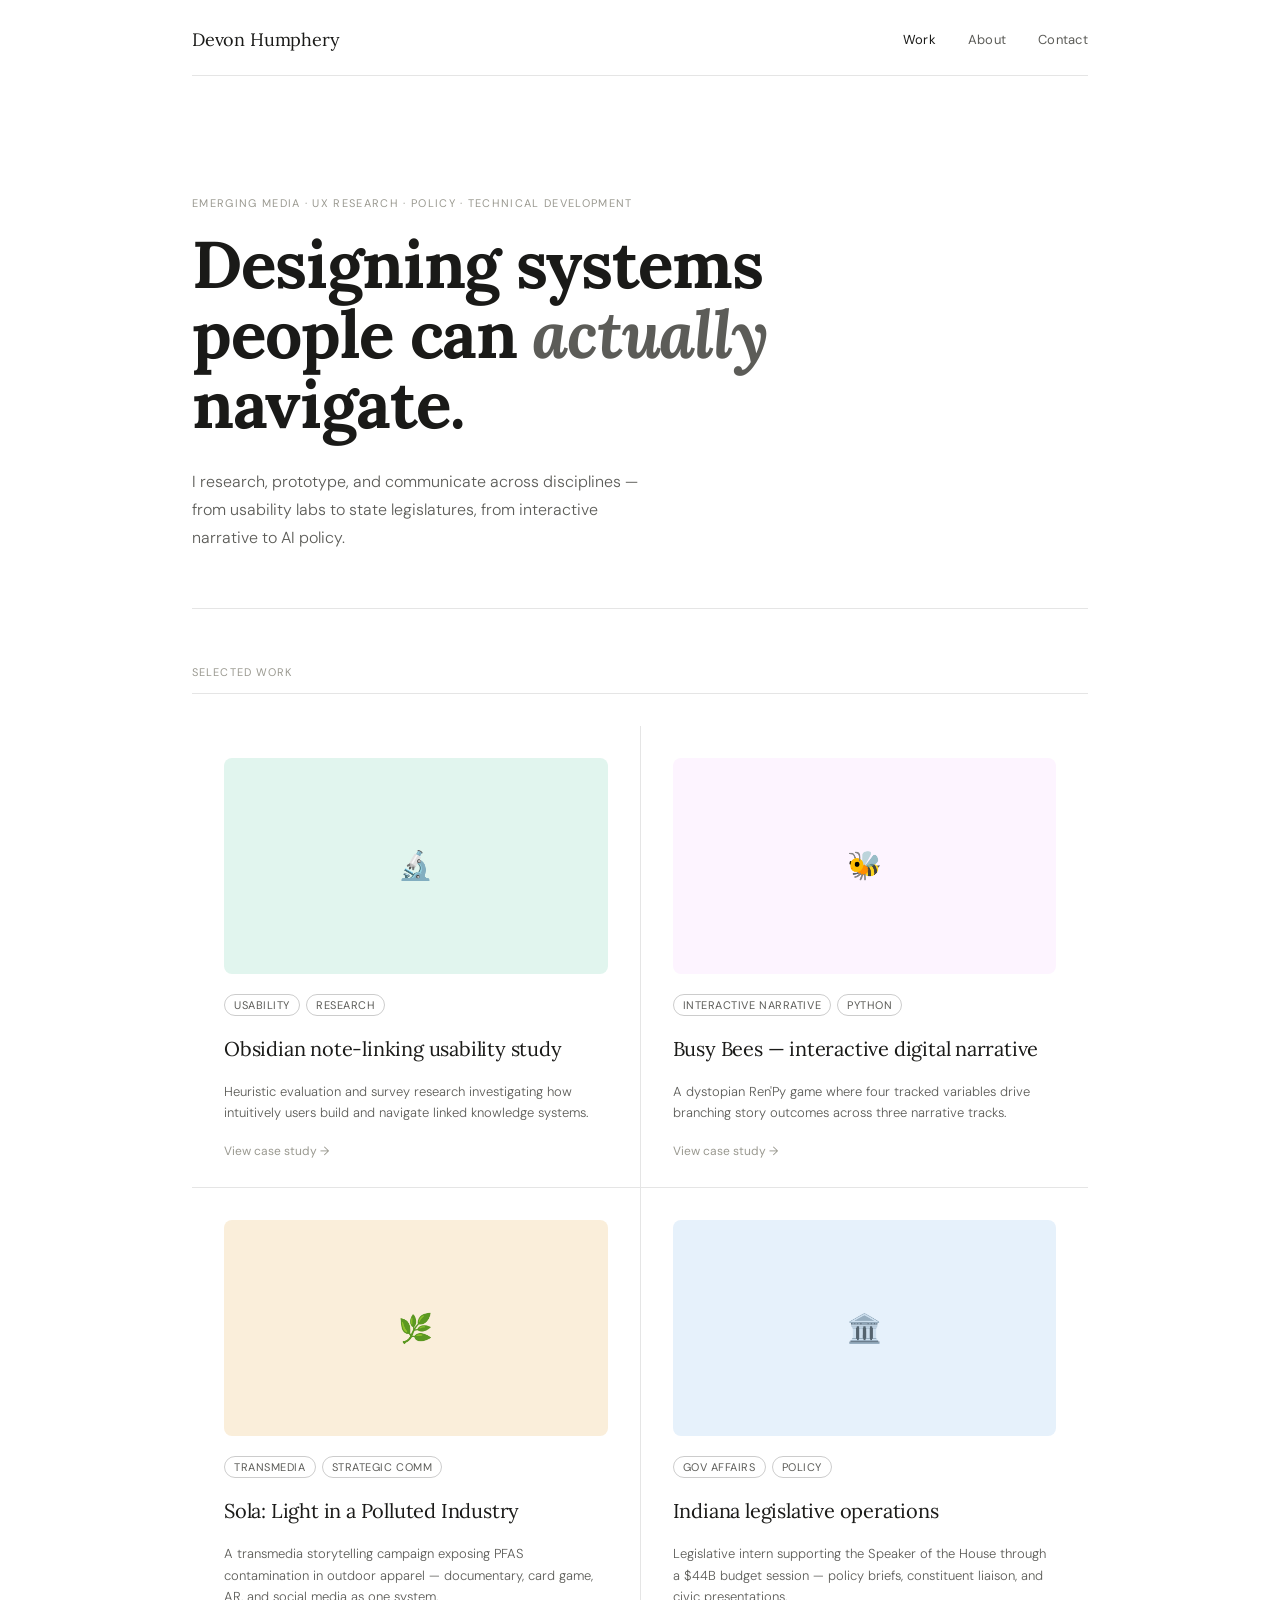
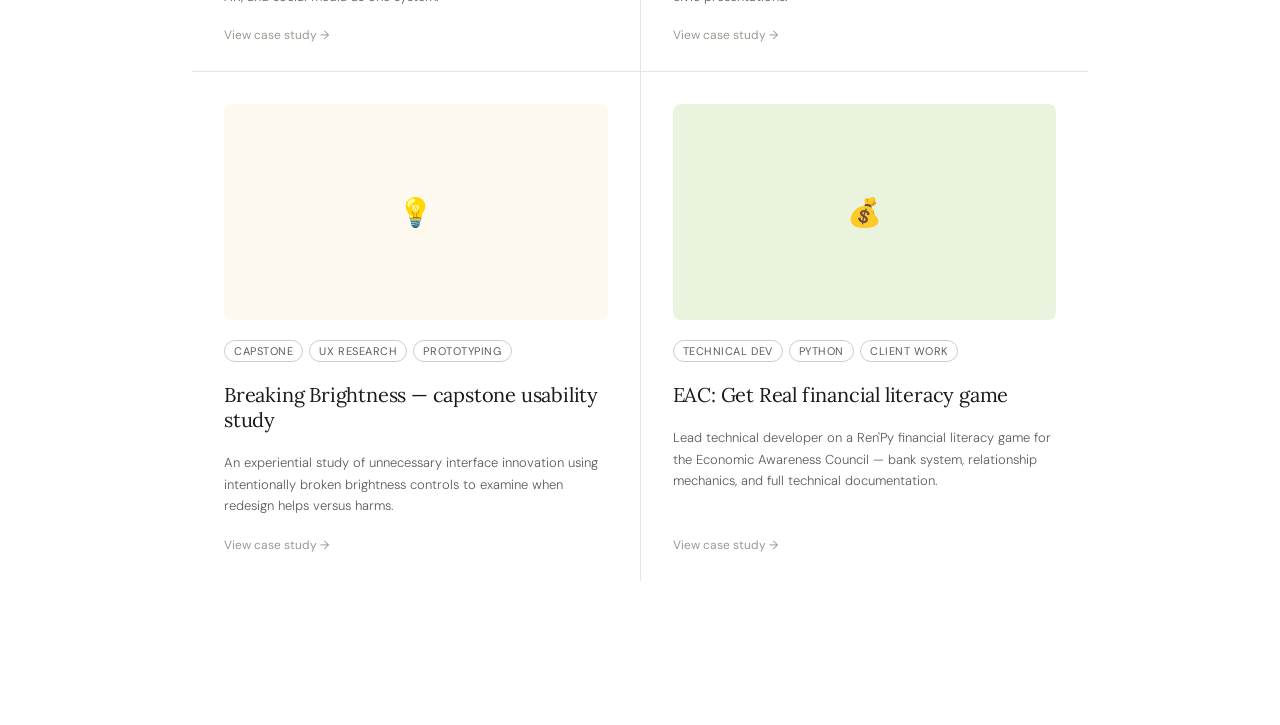
==== index.html @ 5ac0fd8f "Add files via upload" ====
<!DOCTYPE html>
<html lang="en">
<head>
<meta charset="UTF-8">
<meta name="viewport" content="width=device-width, initial-scale=1.0">
<title>Devon Humphery — Portfolio</title>
<link rel="preconnect" href="https://fonts.googleapis.com">
<link href="https://fonts.googleapis.com/css2?family=Lora:ital,wght@0,400;0,500;1,400;1,500&family=DM+Sans:opsz,wght@9..40,300;9..40,400;9..40,500&display=swap" rel="stylesheet">
<style>
  /* ── Reset ── */
  *, *::before, *::after { box-sizing: border-box; margin: 0; padding: 0; }
  html { scroll-behavior: smooth; }

  /* ── Tokens ── */
  :root {
    --serif: 'Lora', Georgia, serif;
    --sans: 'DM Sans', system-ui, sans-serif;
    --bg: #ffffff;
    --bg2: #f7f6f3;
    --bg3: #f0efe9;
    --text: #1a1a18;
    --muted: #5c5c58;
    --hint: #9a9990;
    --border: rgba(0,0,0,0.10);
    --border2: rgba(0,0,0,0.20);
    --radius-sm: 8px;
    --radius-md: 12px;
    --radius-lg: 16px;
    --max: 960px;
  }

  body {
    font-family: var(--sans);
    background: var(--bg);
    color: var(--text);
    -webkit-font-smoothing: antialiased;
  }

  /* ── Layout ── */
  .wrap { max-width: var(--max); margin: 0 auto; padding: 0 2rem; }

  /* ── Nav ── */
  nav {
    display: flex;
    align-items: center;
    justify-content: space-between;
    padding: 1.75rem 0 1.5rem;
    border-bottom: 0.5px solid var(--border);
    position: sticky;
    top: 0;
    background: var(--bg);
    z-index: 100;
  }
  .logo {
    font-family: var(--serif);
    font-size: 18px;
    letter-spacing: -0.01em;
    cursor: pointer;
    color: var(--text);
    text-decoration: none;
  }
  .nav-links { display: flex; gap: 2rem; }
  .nav-links a {
    font-size: 13px;
    color: var(--muted);
    text-decoration: none;
    cursor: pointer;
    letter-spacing: 0.02em;
    transition: color 0.15s;
  }
  .nav-links a:hover,
  .nav-links a.active { color: var(--text); }

  /* ── Pages ── */
  .page { display: none; padding: 3.5rem 0 6rem; }
  .page.active { display: block; }

  /* ── Typography helpers ── */
  .eyebrow {
    font-size: 11px;
    letter-spacing: 0.12em;
    text-transform: uppercase;
    color: var(--hint);
    margin-bottom: 1.25rem;
  }
  .sec-label {
    font-size: 11px;
    letter-spacing: 0.1em;
    text-transform: uppercase;
    color: var(--hint);
    margin-bottom: 2rem;
    padding-bottom: 0.875rem;
    border-bottom: 0.5px solid var(--border);
  }

  /* ── Hero ── */
  .hero {
    padding: 4rem 0 3.5rem;
    border-bottom: 0.5px solid var(--border);
    margin-bottom: 3.5rem;
  }
  .hero-title {
    font-family: var(--serif);
    font-size: clamp(38px, 5.5vw, 66px);
    line-height: 1.06;
    letter-spacing: -0.02em;
    margin-bottom: 1.75rem;
    max-width: 700px;
  }
  .hero-title em { font-style: italic; color: var(--muted); }
  .hero-sub {
    font-size: 16px;
    color: var(--muted);
    max-width: 460px;
    line-height: 1.75;
    font-weight: 300;
  }

  /* ── Work grid ── */
  .grid {
    display: grid;
    grid-template-columns: 1fr 1fr;
    gap: 1px;
    background: var(--border);
    margin-bottom: 3rem;
  }
  .card {
    background: var(--bg);
    padding: 2rem 2rem 1.75rem;
    cursor: pointer;
    display: flex;
    flex-direction: column;
    gap: 1.25rem;
    transition: background 0.15s;
  }
  .card:hover { background: var(--bg2); }
  .thumb {
    width: 100%;
    aspect-ratio: 16/9;
    border-radius: var(--radius-sm);
    display: flex;
    align-items: center;
    justify-content: center;
    font-size: 28px;
  }
  .tags { display: flex; gap: 6px; flex-wrap: wrap; }
  .tag {
    font-size: 11px;
    letter-spacing: 0.05em;
    text-transform: uppercase;
    padding: 3px 9px;
    border-radius: 100px;
    border: 0.5px solid var(--border2);
    color: var(--muted);
  }
  .card-title {
    font-family: var(--serif);
    font-size: 20px;
    line-height: 1.25;
    letter-spacing: -0.01em;
  }
  .card-desc {
    font-size: 13px;
    color: var(--muted);
    line-height: 1.65;
    font-weight: 300;
  }
  .card-cta { font-size: 12px; color: var(--hint); margin-top: auto; }

  /* ── Case study ── */
  .cs-back {
    font-size: 13px;
    color: var(--muted);
    cursor: pointer;
    display: inline-flex;
    align-items: center;
    gap: 5px;
    margin-bottom: 2.5rem;
    transition: color 0.15s;
    background: none;
    border: none;
    font-family: var(--sans);
  }
  .cs-back:hover { color: var(--text); }
  .cs-hero {
    padding-bottom: 2.5rem;
    border-bottom: 0.5px solid var(--border);
    margin-bottom: 3rem;
  }
  .cs-title {
    font-family: var(--serif);
    font-size: clamp(28px, 4.5vw, 52px);
    line-height: 1.1;
    letter-spacing: -0.02em;
    margin: 1.25rem 0;
  }
  .cs-sub {
    font-size: 16px;
    color: var(--muted);
    line-height: 1.75;
    max-width: 580px;
    font-weight: 300;
    margin-bottom: 2rem;
  }
  .cs-meta { display: flex; gap: 2.5rem; flex-wrap: wrap; }
  .cs-meta-item { display: flex; flex-direction: column; gap: 3px; }
  .cs-meta-label {
    font-size: 10px;
    text-transform: uppercase;
    letter-spacing: 0.09em;
    color: var(--hint);
  }
  .cs-meta-val { font-size: 13px; font-weight: 500; }
  .cs-body { max-width: 660px; }
  .cs-img {
    width: 100%;
    aspect-ratio: 16/9;
    border-radius: var(--radius-lg);
    margin-bottom: 3rem;
    display: flex;
    align-items: center;
    justify-content: center;
    font-size: 56px;
  }
  .cs-sec { margin-bottom: 2.25rem; }
  .cs-sec h3 {
    font-family: var(--serif);
    font-size: 20px;
    margin-bottom: 0.875rem;
    letter-spacing: -0.01em;
  }
  .cs-sec p {
    font-size: 15px;
    line-height: 1.85;
    color: var(--muted);
    font-weight: 300;
  }
  .stats {
    display: grid;
    grid-template-columns: repeat(3, 1fr);
    gap: 1px;
    background: var(--border);
    border-radius: var(--radius-sm);
    overflow: hidden;
    margin: 2rem 0;
  }
  .stat { background: var(--bg2); padding: 1.25rem 1rem; }
  .stat-num {
    font-family: var(--serif);
    font-size: 32px;
    letter-spacing: -0.02em;
    margin-bottom: 4px;
  }
  .stat-label { font-size: 12px; color: var(--muted); line-height: 1.4; }

  /* ── Media placeholders ── */
  .media-grid {
    display: grid;
    grid-template-columns: 1fr 1fr;
    gap: 12px;
    margin: 2rem 0;
  }
  .media-slot {
    border-radius: var(--radius-sm);
    border: 1.5px dashed var(--border2);
    aspect-ratio: 16/9;
    display: flex;
    flex-direction: column;
    align-items: center;
    justify-content: center;
    gap: 8px;
    background: var(--bg2);
    color: var(--hint);
  }
  .media-slot svg { width: 24px; height: 24px; stroke: var(--hint); fill: none; stroke-width: 1.5; }
  .media-slot span { font-size: 12px; color: var(--hint); text-align: center; padding: 0 1rem; }
  .media-slot-full { grid-column: 1 / -1; aspect-ratio: 16/7; }

  /* Replace a placeholder with a real image: */
  /* .media-slot { padding: 0; overflow: hidden; } */
  /* .media-slot img { width: 100%; height: 100%; object-fit: cover; } */

  /* Replace the video placeholder: */
  /* .media-slot-full { padding: 0; overflow: hidden; } */
  /* .media-slot-full video, .media-slot-full iframe { width: 100%; height: 100%; } */

  /* ── About ── */
  .about-grid {
    display: grid;
    grid-template-columns: 280px 1fr;
    gap: 4rem;
    align-items: start;
  }
  .avatar {
    width: 100%;
    aspect-ratio: 3/4;
    border-radius: var(--radius-lg);
    display: flex;
    align-items: center;
    justify-content: center;
    font-size: 72px;
    margin-bottom: 1.25rem;
    background: var(--bg2);
    overflow: hidden;
  }
  /* Replace avatar: <img src="your-photo.jpg" style="width:100%;height:100%;object-fit:cover"> */
  .about-name {
    font-family: var(--serif);
    font-size: 22px;
    letter-spacing: -0.01em;
    margin-bottom: 4px;
  }
  .about-role { font-size: 13px; color: var(--muted); }
  .about-right h2 {
    font-family: var(--serif);
    font-size: 32px;
    line-height: 1.2;
    letter-spacing: -0.02em;
    margin-bottom: 1.5rem;
  }
  .about-body {
    font-size: 15px;
    line-height: 1.85;
    color: var(--muted);
    font-weight: 300;
    margin-bottom: 1.25rem;
  }
  .skills-table {
    width: 100%;
    border: 0.5px solid var(--border);
    border-radius: var(--radius-sm);
    overflow: hidden;
    margin-top: 2rem;
  }
  .skill-row { display: grid; grid-template-columns: 1fr 1fr; }
  .skill-row:not(:last-child) { border-bottom: 0.5px solid var(--border); }
  .skill-cell { padding: 0.75rem 1rem; font-size: 13px; }
  .skill-cell:first-child { border-right: 0.5px solid var(--border); font-weight: 500; }
  .skill-cell:last-child { color: var(--muted); }

  /* ── Contact ── */
  .contact-grid {
    display: grid;
    grid-template-columns: 1fr 1.4fr;
    gap: 4rem;
    align-items: start;
  }
  .contact-left h2 {
    font-family: var(--serif);
    font-size: 32px;
    line-height: 1.2;
    letter-spacing: -0.02em;
    margin-bottom: 1.25rem;
  }
  .contact-left p {
    font-size: 15px;
    color: var(--muted);
    line-height: 1.8;
    font-weight: 300;
    margin-bottom: 1.75rem;
  }
  .contact-info-item {
    font-size: 13px;
    color: var(--muted);
    display: flex;
    align-items: center;
    gap: 9px;
    margin-bottom: 0.875rem;
  }
  .contact-info-item a { color: var(--text); text-decoration: none; }
  .contact-info-item a:hover { text-decoration: underline; }
  .form-wrap {
    background: var(--bg2);
    border-radius: var(--radius-lg);
    padding: 1.75rem;
  }
  .fl { margin-bottom: 1.1rem; }
  .fl label {
    display: block;
    font-size: 11px;
    text-transform: uppercase;
    letter-spacing: 0.07em;
    color: var(--muted);
    margin-bottom: 0.4rem;
  }
  .fl input,
  .fl textarea,
  .fl select {
    width: 100%;
    background: var(--bg);
    border: 0.5px solid var(--border2);
    border-radius: var(--radius-sm);
    padding: 10px 12px;
    font-family: var(--sans);
    font-size: 14px;
    color: var(--text);
    outline: none;
    transition: border-color 0.15s;
    resize: none;
    appearance: none;
  }
  .fl input:focus, .fl textarea:focus { border-color: var(--text); }
  .fl textarea { min-height: 110px; }
  .sbtn {
    width: 100%;
    padding: 13px;
    background: var(--text);
    color: var(--bg);
    border: none;
    border-radius: var(--radius-sm);
    font-family: var(--sans);
    font-size: 13px;
    font-weight: 500;
    cursor: pointer;
    letter-spacing: 0.03em;
    transition: opacity 0.15s;
  }
  .sbtn:hover { opacity: 0.8; }
  .fnote {
    font-size: 11px;
    color: var(--hint);
    text-align: center;
    margin-top: 0.6rem;
  }
  .success { text-align: center; padding: 2rem 1rem; display: none; }
  .success-icon { font-size: 28px; margin-bottom: 0.75rem; }
  .success h3 {
    font-family: var(--serif);
    font-size: 20px;
    margin-bottom: 0.4rem;
  }
  .success p { font-size: 13px; color: var(--muted); }

  /* ── Responsive ── */
  @media (max-width: 680px) {
    .grid { grid-template-columns: 1fr; }
    .about-grid { grid-template-columns: 1fr; gap: 2rem; }
    .contact-grid { grid-template-columns: 1fr; gap: 2.5rem; }
    .media-grid { grid-template-columns: 1fr; }
    .cs-meta { gap: 1.5rem; }
    nav { flex-wrap: wrap; gap: 0.75rem; }
  }
</style>
</head>
<body>

<div class="wrap">
  <nav>
    <a class="logo" onclick="go('home')">Devon Humphery</a>
    <div class="nav-links">
      <a onclick="go('home')" id="nav-home" class="active">Work</a>
      <a onclick="go('about')" id="nav-about">About</a>
      <a onclick="go('contact')" id="nav-contact">Contact</a>
    </div>
  </nav>

  <!-- HOME -->
  <div id="page-home" class="page active">
    <div class="hero">
      <p class="eyebrow">Emerging media · UX research · Policy · Technical development</p>
      <h1 class="hero-title">Designing systems people can <em>actually</em> navigate.</h1>
      <p class="hero-sub">I research, prototype, and communicate across disciplines — from usability labs to state legislatures, from interactive narrative to AI policy.</p>
    </div>
    <p class="sec-label">Selected work</p>
    <div class="grid">

      <div class="card" onclick="cs(0)">
        <div class="thumb" style="background:#E1F5EE">🔬</div>
        <div class="tags"><span class="tag">Usability</span><span class="tag">Research</span></div>
        <div class="card-title">Obsidian note-linking usability study</div>
        <div class="card-desc">Heuristic evaluation and survey research investigating how intuitively users build and navigate linked knowledge systems.</div>
        <span class="card-cta">View case study →</span>
      </div>

      <div class="card" onclick="cs(1)">
        <div class="thumb" style="background:#FDF4FF">🐝</div>
        <div class="tags"><span class="tag">Interactive Narrative</span><span class="tag">Python</span></div>
        <div class="card-title">Busy Bees — interactive digital narrative</div>
        <div class="card-desc">A dystopian Ren'Py game where four tracked variables drive branching story outcomes across three narrative tracks.</div>
        <span class="card-cta">View case study →</span>
      </div>

      <div class="card" onclick="cs(2)">
        <div class="thumb" style="background:#FAEEDA">🌿</div>
        <div class="tags"><span class="tag">Transmedia</span><span class="tag">Strategic Comm</span></div>
        <div class="card-title">Sola: Light in a Polluted Industry</div>
        <div class="card-desc">A transmedia storytelling campaign exposing PFAS contamination in outdoor apparel — documentary, card game, AR, and social media as one system.</div>
        <span class="card-cta">View case study →</span>
      </div>

      <div class="card" onclick="cs(3)">
        <div class="thumb" style="background:#E6F1FB">🏛️</div>
        <div class="tags"><span class="tag">Gov Affairs</span><span class="tag">Policy</span></div>
        <div class="card-title">Indiana legislative operations</div>
        <div class="card-desc">Legislative intern supporting the Speaker of the House through a $44B budget session — policy briefs, constituent liaison, and civic presentations.</div>
        <span class="card-cta">View case study →</span>
      </div>

      <div class="card" onclick="cs(4)">
        <div class="thumb" style="background:#FEF9EE">💡</div>
        <div class="tags"><span class="tag">Capstone</span><span class="tag">UX Research</span><span class="tag">Prototyping</span></div>
        <div class="card-title">Breaking Brightness — capstone usability study</div>
        <div class="card-desc">An experiential study of unnecessary interface innovation using intentionally broken brightness controls to examine when redesign helps versus harms.</div>
        <span class="card-cta">View case study →</span>
      </div>

      <div class="card" onclick="cs(5)">
        <div class="thumb" style="background:#EAF3DE">💰</div>
        <div class="tags"><span class="tag">Technical Dev</span><span class="tag">Python</span><span class="tag">Client Work</span></div>
        <div class="card-title">EAC: Get Real financial literacy game</div>
        <div class="card-desc">Lead technical developer on a Ren'Py financial literacy game for the Economic Awareness Council — bank system, relationship mechanics, and full technical documentation.</div>
        <span class="card-cta">View case study →</span>
      </div>

    </div>
  </div>

  <!-- CASE STUDY -->
  <div id="page-cs" class="page">
    <div id="cs-content"></div>
  </div>

  <!-- ABOUT -->
  <div id="page-about" class="page">
    <p class="sec-label">About</p>
    <div class="about-grid">
      <div>
        <div class="avatar">
          <!-- Replace with: <img src="your-photo.jpg" style="width:100%;height:100%;object-fit:cover;border-radius:16px"> -->
          👤
        </div>
        <div class="about-name">Devon Humphery</div>
        <div class="about-role">MA, Emerging Media Design &amp; Development<br>Ball State University, 2026</div>
      </div>
      <div class="about-right">
        <h2>I work where research, design, and policy meet.</h2>
        <p class="about-body">I hold an MA in Emerging Media Design and Development (HCI concentration) from Ball State University, where I spent two years studying how people interact with technology, systems, and stories. Before that, a BS in General Studies with a Theatre minor gave me a foundation in empathy, communication, and audience.</p>
        <p class="about-body">My work spans usability testing, interactive narrative development, transmedia storytelling, technical Python development, and government affairs. I've coded games, evaluated AI chatbots, designed museum exhibits, built transmedia campaigns, and supported a $44B state budget session — sometimes in the same semester.</p>
        <p class="about-body">Currently serving as a Congressional Defense and Tech Policy Intern in the office of U.S. Senator Jim Banks in Washington, D.C. Verizon Scholar — Indiana General Assembly Intern of the Year, 2025.</p>
        <div class="sec-label" style="margin-top:2.25rem">Skills</div>
        <div class="skills-table">
          <div class="skill-row"><div class="skill-cell">Usability testing</div><div class="skill-cell">Heuristic evaluation, think-aloud, surveys</div></div>
          <div class="skill-row"><div class="skill-cell">Qualitative research</div><div class="skill-cell">Thematic analysis, Dedoose, affinity mapping</div></div>
          <div class="skill-row"><div class="skill-cell">Technical development</div><div class="skill-cell">Python (Ren'Py), IDN theory, game systems</div></div>
          <div class="skill-row"><div class="skill-cell">Strategic communication</div><div class="skill-cell">Transmedia, policy briefs, civic presentations</div></div>
          <div class="skill-row"><div class="skill-cell">Gov affairs</div><div class="skill-cell">Legislative research, stakeholder liaison</div></div>
          <div class="skill-row"><div class="skill-cell">Design</div><div class="skill-cell">Figma, prototyping, exhibit design</div></div>
        </div>
      </div>
    </div>
  </div>

  <!-- CONTACT -->
  <div id="page-contact" class="page">
    <p class="sec-label">Get in touch</p>
    <div class="contact-grid">
      <div class="contact-left">
        <h2>Let's connect.</h2>
        <p>Open to research roles, UX positions, policy-adjacent opportunities, and collaborative projects. I typically respond within 24 hours.</p>
        <div class="contact-info-item">
          <svg viewBox="0 0 24 24" width="15" height="15"><rect x="2" y="4" width="20" height="16" rx="2"/><path d="m2 7 10 7 10-7"/></svg>
          <a href="mailto:devnhumphery@gmail.com">devnhumphery@gmail.com</a>
        </div>
        <div class="contact-info-item">
          <svg viewBox="0 0 24 24" width="15" height="15"><path d="M22 16.92v3a2 2 0 0 1-2.18 2 19.79 19.79 0 0 1-8.63-3.07A19.5 19.5 0 0 1 4.69 12a19.79 19.79 0 0 1-3.07-8.67A2 2 0 0 1 3.6 1.27h3a2 2 0 0 1 2 1.72c.127.96.361 1.903.7 2.81a2 2 0 0 1-.45 2.11L7.91 8.91a16 16 0 0 0 6.06 6.06l.96-.96a2 2 0 0 1 2.11-.45 12.84 12.84 0 0 0 2.81.7A2 2 0 0 1 22 16.92z"/></svg>
          317-515-4022
        </div>
        <div class="contact-info-item">
          <svg viewBox="0 0 24 24" width="15" height="15"><path d="M16 8a6 6 0 0 1 6 6v7h-4v-7a2 2 0 0 0-2-2 2 2 0 0 0-2 2v7h-4v-7a6 6 0 0 1 6-6z"/><rect x="2" y="9" width="4" height="12"/><circle cx="4" cy="4" r="2"/></svg>
          <a href="https://linkedin.com/in/devon-humphery" target="_blank" rel="noopener">linkedin.com/in/devon-humphery</a>
        </div>
        <div class="contact-info-item">
          <svg viewBox="0 0 24 24" width="15" height="15"><path d="M21 10c0 7-9 13-9 13S3 17 3 10a9 9 0 0 1 18 0z"/><circle cx="12" cy="10" r="3"/></svg>
          Washington, D.C. · Open to remote
        </div>
      </div>
      <div>
        <div class="form-wrap">
          <div id="form-fields">
            <div class="fl"><label>Your name</label><input type="text" id="fn" placeholder="Jane Smith"></div>
            <div class="fl"><label>Email</label><input type="email" id="fe" placeholder="jane@org.com"></div>
            <div class="fl">
              <label>Opportunity type</label>
              <select id="ft">
                <option value="">Select one...</option>
                <option>UX / research role</option>
                <option>Policy / gov affairs</option>
                <option>Project collaboration</option>
                <option>Speaking or presentation</option>
                <option>Other</option>
              </select>
            </div>
            <div class="fl"><label>Message</label><textarea id="fm" placeholder="Tell me about the opportunity or project..."></textarea></div>
            <button class="sbtn" onclick="send()">Send message</button>
            <p class="fnote">
              <!-- To wire up email: replace send() with a Formspree or EmailJS call -->
              Forwarded to devnhumphery@gmail.com
            </p>
          </div>
          <div class="success" id="form-ok">
            <div class="success-icon">✓</div>
            <h3>Message sent!</h3>
            <p>Thanks for reaching out — I'll be in touch within 24 hours.</p>
          </div>
        </div>
      </div>
    </div>
  </div>

</div><!-- /.wrap -->

<script>
/* ─── Case study data ─── */
const studies = [
  {
    emoji:'🔬', bg:'#E1F5EE',
    tags:['Usability Research','Heuristic Evaluation','Survey Design'],
    title:'Obsidian note-linking usability study',
    sub:'Evaluating how intuitively users create, navigate, and leverage linked notes in a non-linear knowledge management tool.',
    client:'Ball State University', year:'2024', role:'Lead Researcher',
    problem:'Obsidian offers a powerful graph-based note system, but its linking mechanics presented a steep learning curve. The study asked: does the interface support users in organizing complex information, or does its flexibility become a barrier? Survey participants reported fragmented notes across multiple tools and desired unified, searchable systems — a baseline Obsidian promises but doesn\'t always deliver.',
    process:'I distributed surveys via Microsoft Teams, Slack, and in-person at Ball State, targeting students and professionals aged 18–35. Survey questions probed pain points, ideal tool features, and organization habits. I then conducted a structured heuristic evaluation of Obsidian using Nielsen\'s 10 usability heuristics across the note-linking workflow. Data was collected in Qualtrics and analyzed in Excel. Three user personas emerged: the fragmented multi-tool user, the power user seeking deeper integration, and the casual note-taker overwhelmed by complexity.',
    outcome:'Key findings showed Obsidian\'s linking system lacked visual feedback on link creation, had no undo/redo affordance in certain contexts, and offered no onboarding for new users. Recommendations included contextual tooltips, link confirmation cues, and a guided first-use tutorial. The evaluation provided a concrete foundation for a redesign proposal prioritizing progressive disclosure over feature exposure.',
    stats:[{n:'3',l:'Personas developed'},{n:'10',l:'Heuristics evaluated'},{n:'4',l:'Key friction points identified'}],
    media: null
  },
  {
    emoji:'🐝', bg:'#FDF4FF',
    tags:['Interactive Narrative','Python / Ren\'Py','IDN Theory'],
    title:'Busy Bees — interactive digital narrative',
    sub:'A dystopian Ren\'Py game where four tracked variables — agency, suspicion, hive trust, and obedience — shape player experience across three branching story tracks.',
    client:'Ball State University', year:'2026', role:'Solo Developer &amp; Designer',
    problem:'The challenge was building an interactive narrative that felt consequential without explicit score displays. The game places players inside a collapsing hive society where bees are disappearing and their life force is being extracted. Tension had to emerge through environmental storytelling and implication — not overt conflict. Players needed to feel the weight of compliance versus resistance without being told which to choose.',
    process:'I developed the full game in Python using the Ren\'Py visual novel engine, coding four tracked variables that dynamically adjusted dialogue, scene access, and narrative outcomes. The architecture followed Koenitz\'s IDN framework: authorship distributed between system and player, with procedural storytelling emerging from accumulated behavioral patterns rather than single decisions. Following usability testing, I added character assets for key NPCs, narrative pop-ups for system feedback, and early low-stakes choices to establish player agency before higher-consequence moments.',
    outcome:'Usability testing revealed that players needed earlier agency cues to understand the system was tracking their choices. Post-revision playthroughs showed stronger narrative investment and clearer moral tension at the Chapter 3 climax. The project demonstrates that consequence-driven storytelling — where endings reflect cumulative patterns, not single choices — creates more authentic player reflection. Published and downloadable on itch.io.',
    stats:[{n:'3',l:'Narrative endings'},{n:'4',l:'Tracked player variables'},{n:'3',l:'Chapters with branching paths'}],
    media: null
  },
  {
    emoji:'🌿', bg:'#FAEEDA',
    tags:['Transmedia Storytelling','Strategic Communication','Campaign Design'],
    title:'Sola: Light in a Polluted Industry',
    sub:'A transmedia storytelling campaign built around a fictional sustainable apparel brand, designed to close the attitude–behavior gap in environmental consumer decision-making.',
    client:'Ball State University · EMDD 640', year:'2026', role:'Co-Executive Producer',
    problem:'Seven in ten Americans say nature is important to their health, yet the $17B outdoor apparel industry routinely uses PFAS — chemicals that persist in ecosystems and human bodies. The gap isn\'t ignorance; it\'s a system that obscures consequence. Brands promote sustainability messaging while continuing harmful production. Consumers want to act responsibly but lack clarity. Sola was designed to make the invisible visible.',
    process:'Working with co-producer Annie Young, I designed a transmedia storyworld across four narrative nodes: a founder documentary, an investigative editorial, a behind-the-scenes design feature, and Sola: The Supply Chain — a card-based strategy game where players balance Integrity, Profit, and Trust over six rounds. Distribution used boutique fitness studios as high-trust entry points, Google search capture for intent-driven discovery, and community events with QR-linked educational hubs. Testing included think-aloud protocols, empathy interviews, A/B caption testing, and platform analytics.',
    outcome:'The campaign mapped audience movement from passive awareness to active advocacy through four stages. The AR experience "Trace the Fabric" extended the storyworld into users\' physical environments, scanning garments to reveal supply chain origins and PFAS detection overlays. The project was structured for real-world brand application, with a producer network spanning sustainability scientists, fashion leaders, and media strategists.',
    stats:[{n:'4',l:'Transmedia story nodes'},{n:'6',l:'Week deployment arc'},{n:'3',l:'Media channel strategy'}],
    media: null
  },
  {
    emoji:'🏛️', bg:'#E6F1FB',
    tags:['Government Affairs','Policy Research','Legislative Operations'],
    title:'Indiana legislative operations &amp; policy research',
    sub:'Legislative intern to senior House leadership during Indiana\'s $44B budget session — policy research, constituent liaison, and civic communication across state and federal offices.',
    client:'Indiana House of Representatives · Ball State University · Office of Sen. Jim Banks', year:'2025–2026', role:'Legislative Intern → Grad Assistant → Congressional Intern',
    problem:'State legislative offices operate under intense time pressure with high information volume. During the 2025 Budget Session, leadership staff needed reliable, fast policy synthesis across committees including Courts and Criminal Code and Judiciary. Simultaneously, Ball State\'s Office of Governmental Relations needed someone who could track higher education legislation, interpret budget implications, and represent the university\'s interests to state and federal policymakers.',
    process:'At the Indiana House of Representatives, I supported Speaker Todd Huston, Majority Caucus Chair Greg Steuerwald, the Director of Legislative Operations, and the Deputy Director — researching bills, preparing policy briefs, serving as governmental liaison with advocacy groups and agencies, and delivering civic awareness presentations to groups of 30–70. At Ball State, I tracked and interpreted legislation across higher education, research funding, student aid, and workforce development. Currently in the Congressional office of U.S. Senator Jim Banks, conducting policy research on emerging technology, geopolitics, AI, and national security.',
    outcome:'Named Intern of the Year (Verizon Scholar) by the Indiana General Assembly — selected by caucus members, legislative staff, and fellow interns. Expanded the Alcuin Study Center Student Advisory Board from 10 to 30+ active members as Student President. Contributed to Ball State\'s recruitment pipeline for the General Assembly internship program.',
    stats:[{n:'$44B',l:'Budget session supported'},{n:'3×',l:'Legislative offices served'},{n:'30+',l:'Advisory board members grown'}],
    media: null
  },
  {
    emoji:'💡', bg:'#FEF9EE',
    tags:['Capstone Research','Prototyping','Usability'],
    title:'Breaking Brightness — experiential study of unnecessary interface innovation',
    sub:'A design-research capstone asking: does innovation in the interface actually improve usability? Participants completed brightness adjustment tasks using intentionally unconventional controls across low- and mid-fidelity prototypes.',
    client:'Ball State University · EMDD 680 Capstone', year:'2026', role:'Sole Researcher &amp; Designer',
    problem:'Existing HCI research critiques poor interface design through expert review and post-hoc analysis — but rarely lets users experience the consequences of unnecessary innovation for themselves. Brightness control is the ideal domain: a single, universally standardized task where any deviation from the familiar linear slider produces measurable cognitive and affective responses. The study asked: when does redesign help, and when does it just introduce friction?',
    process:'I designed a low-fidelity paper prototype featuring five metaphorical brightness controls: manual panels, a resizable sun, lamps, a candle cursor, and an alarm clock. Four participants completed tasks using sticky-note interactivity to simulate screen state changes while I recorded task completion time, failure attempts, and frustration ratings. Post-testing interviews surfaced key insights about mental model alignment. Findings directly informed a mid-fidelity digital prototype built in Ren\'Py, which reduced interaction variants, added structured onboarding, and improved system feedback.',
    outcome:'Interactions aligned with real-world metaphors (the sun, the alarm clock) were rated most intuitive. Abstract controls with unclear mapping caused consistent confusion regardless of learnability. An unexpected finding: some "broken" interactions were described as engaging or game-like, suggesting intentionally flawed systems hold value as reflective design education tools. The project produced a framework for evaluating when innovation is beneficial — and when restraint is the more user-centered choice.',
    stats:[{n:'5',l:'Unconventional controls tested'},{n:'2',l:'Prototype fidelity stages'},{n:'4',l:'Participants, 10 min avg session'}],
    media: {
      type:'photos',
      slots:[
        'Low-fi prototype hub — paper cardstock layout',
        'Sticky-note interaction simulation in testing',
        'Mid-fi Ren\'Py screen — manual brightness panels',
        'Mid-fi Ren\'Py screen — lamp interaction'
      ]
    }
  },
  {
    emoji:'💰', bg:'#EAF3DE',
    tags:['Technical Development','Python / Ren\'Py','Client Work','Financial Literacy'],
    title:'EAC: Get Real — financial literacy game',
    sub:'Lead technical developer on a Ren\'Py financial literacy experience for the Economic Awareness Council, teaching foster youth and young adults how everyday decisions shape long-term financial outcomes.',
    client:'Economic Awareness Council · Ball State University', year:'2026', role:'Lead Technical Developer',
    problem:'The Economic Awareness Council needed to digitize their Money Matters financial literacy program — converting a formerly physical resource into a scalable, interactive digital experience. The game needed to simulate real financial decisions (earning, spending, banking, social pressure) through an accessible narrative format that could reach a nationwide audience without requiring prior financial knowledge.',
    process:'I led technical development in Python using the Ren\'Py engine across a 6-week sprint, designing and implementing all core back-end systems: a bank system with paycheck mechanics (gross pay, tax deduction, net amount, overdraft logic at line 448 of global.rpy), a relationship/stats system tracking character standing across close/neutral/distant tiers, location-based branching across seven scenes (home, school, work, bank, mall, friends\' house, library), and a random unexpected expense system introducing real-world financial variability. I also authored full technical documentation covering all editable systems — audio, text, images, characters, bank logic, and relationship mechanics — structured so non-developer EAC staff could maintain and expand the game after handoff.',
    outcome:'Delivered a functional mid-fidelity prototype with three narrative endings determined by cumulative financial and relationship choices. The technical documentation enabled clean handoff to the client team. The game is positioned for nationwide implementation as a scalable digital financial literacy resource for the Economic Awareness Council\'s 20th anniversary program.',
    stats:[{n:'7',l:'Playable locations built'},{n:'3',l:'Narrative endings'},{n:'6',l:'Core systems documented'}],
    media: {
      type:'mixed',
      slots:[
        'Game map hub — location selection screen',
        'Bank system mechanics — paycheck and overdraft logic',
        'Relationship stats — character interaction scene'
      ],
      video: 'Full walkthrough of the Get Real experience'
    }
  }
];

/* ─── Icon SVGs (inline, no external dependency) ─── */
const iconPhoto = `<svg viewBox="0 0 24 24" width="22" height="22" fill="none" stroke="currentColor" stroke-width="1.5"><rect x="3" y="3" width="18" height="18" rx="2"/><circle cx="8.5" cy="8.5" r="1.5"/><polyline points="21 15 16 10 5 21"/></svg>`;
const iconVideo = `<svg viewBox="0 0 24 24" width="22" height="22" fill="none" stroke="currentColor" stroke-width="1.5"><polygon points="5 3 19 12 5 21 5 3"/></svg>`;

/* ─── Navigation ─── */
function go(name) {
  document.querySelectorAll('.page').forEach(p => p.classList.remove('active'));
  document.querySelectorAll('.nav-links a').forEach(a => a.classList.remove('active'));
  document.getElementById('page-' + name).classList.add('active');
  const el = document.getElementById('nav-' + name);
  if (el) el.classList.add('active');
  window.scrollTo({ top: 0, behavior: 'smooth' });
}

/* ─── Case study renderer ─── */
function cs(i) {
  const s = studies[i];

  let mediaHTML = '';
  if (s.media) {
    mediaHTML += `<div class="cs-sec"><h3>Project media</h3></div>`;
    if (s.media.slots && s.media.slots.length) {
      mediaHTML += `<div class="media-grid">`;
      s.media.slots.forEach(label => {
        mediaHTML += `
          <div class="media-slot">
            ${iconPhoto}
            <span>${label}</span>
          </div>`;
      });
      mediaHTML += `</div>`;
    }
    if (s.media.video) {
      mediaHTML += `
        <div class="media-grid">
          <div class="media-slot media-slot-full">
            ${iconVideo}
            <span style="font-size:13px">${s.media.video}</span>
          </div>
        </div>`;
    }
  }

  document.getElementById('cs-content').innerHTML = `
    <button class="cs-back" onclick="go('home')">← Back to work</button>
    <div class="cs-hero">
      <div class="tags">${s.tags.map(t => `<span class="tag">${t}</span>`).join('')}</div>
      <h1 class="cs-title">${s.title}</h1>
      <p class="cs-sub">${s.sub}</p>
      <div class="cs-meta">
        <div class="cs-meta-item">
          <span class="cs-meta-label">Client / Context</span>
          <span class="cs-meta-val">${s.client}</span>
        </div>
        <div class="cs-meta-item">
          <span class="cs-meta-label">Year</span>
          <span class="cs-meta-val">${s.year}</span>
        </div>
        <div class="cs-meta-item">
          <span class="cs-meta-label">Role</span>
          <span class="cs-meta-val">${s.role}</span>
        </div>
      </div>
    </div>
    <div class="cs-body">
      <div class="cs-img" style="background:${s.bg}">${s.emoji}</div>
      <div class="cs-sec"><h3>The problem</h3><p>${s.problem}</p></div>
      <div class="cs-sec"><h3>Process</h3><p>${s.process}</p></div>
      <div class="stats">
        ${s.stats.map(x => `
          <div class="stat">
            <div class="stat-num">${x.n}</div>
            <div class="stat-label">${x.l}</div>
          </div>`).join('')}
      </div>
      <div class="cs-sec"><h3>Outcome</h3><p>${s.outcome}</p></div>
      ${mediaHTML}
    </div>
  `;

  document.querySelectorAll('.page').forEach(p => p.classList.remove('active'));
  document.querySelectorAll('.nav-links a').forEach(a => a.classList.remove('active'));
  document.getElementById('page-cs').classList.add('active');
  window.scrollTo({ top: 0, behavior: 'smooth' });
}

/* ─── Contact form ─── */
function send() {
  const n = document.getElementById('fn').value.trim();
  const e = document.getElementById('fe').value.trim();
  const m = document.getElementById('fm').value.trim();
  if (!n || !e || !m) { alert('Please fill in your name, email, and message.'); return; }

  /*
   * TO WIRE UP EMAIL (Formspree — free, no code):
   * 1. Go to formspree.io and create a free form
   * 2. Replace the fetch URL below with your Formspree endpoint
   * 3. Delete the setTimeout mock and uncomment the fetch block
   *
   * fetch('https://formspree.io/f/YOUR_FORM_ID', {
   *   method: 'POST',
   *   headers: { 'Content-Type': 'application/json' },
   *   body: JSON.stringify({ name: n, email: e, type: document.getElementById('ft').value, message: m })
   * }).then(() => showSuccess());
   */

  showSuccess();
}

function showSuccess() {
  document.getElementById('form-fields').style.display = 'none';
  document.getElementById('form-ok').style.display = 'block';
}
</script>
</body>
</html>
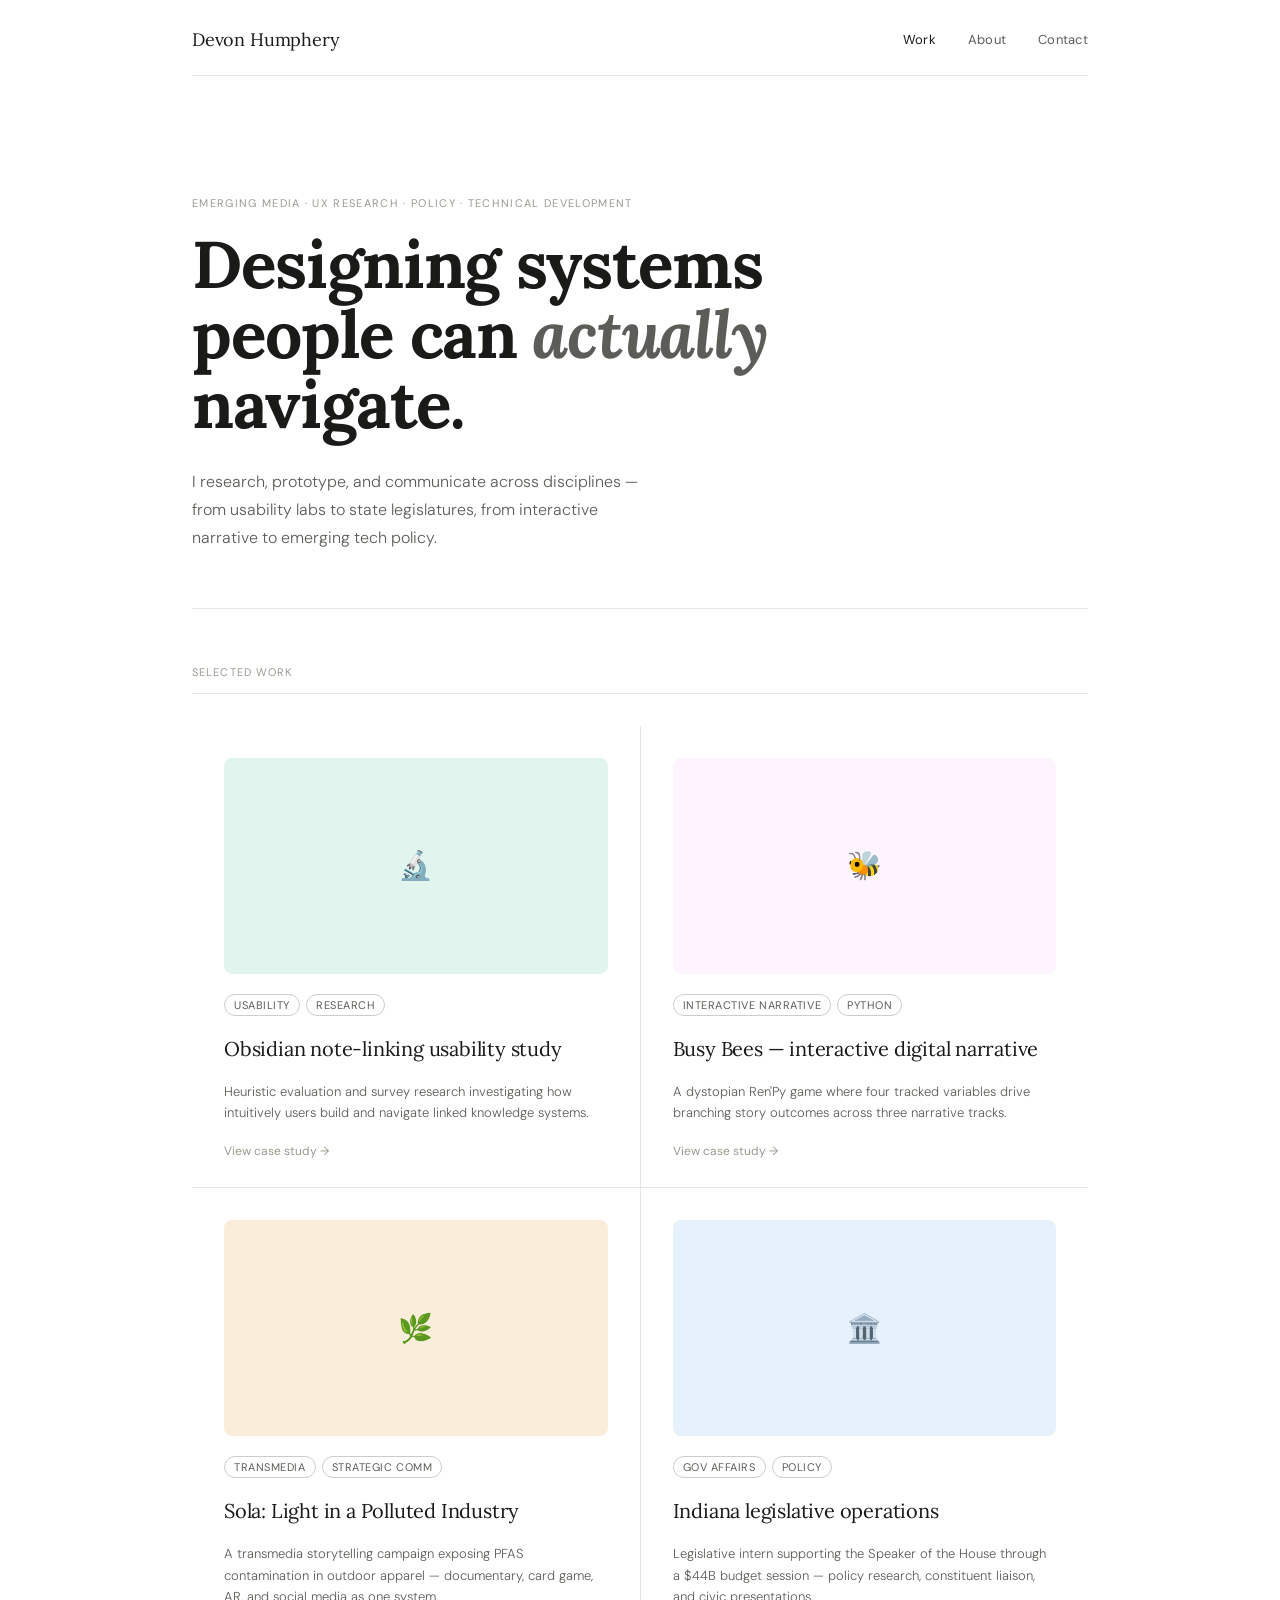
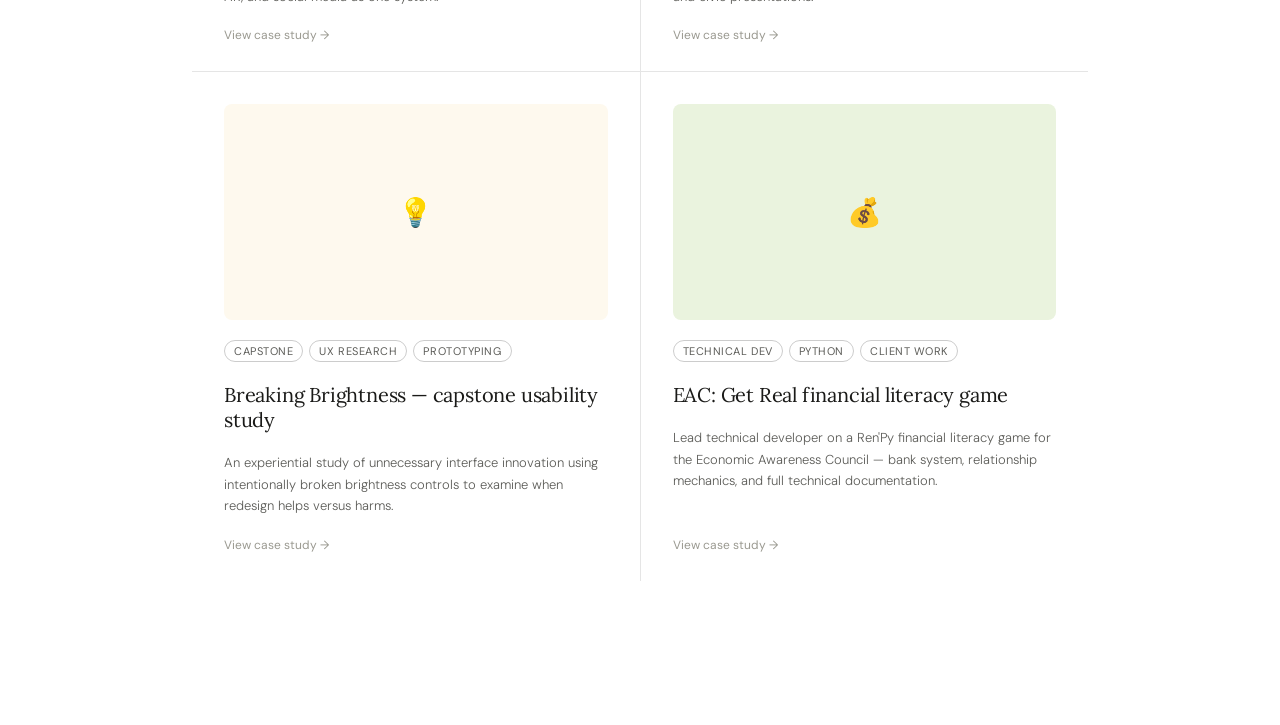
==== commit 5722cc35: "Update index.html" ====
--- a/index.html
+++ b/index.html
@@ -6,441 +6,8 @@
 <title>Devon Humphery — Portfolio</title>
 <link rel="preconnect" href="https://fonts.googleapis.com">
 <link href="https://fonts.googleapis.com/css2?family=Lora:ital,wght@0,400;0,500;1,400;1,500&family=DM+Sans:opsz,wght@9..40,300;9..40,400;9..40,500&display=swap" rel="stylesheet">
-<style>
-  /* ── Reset ── */
-  *, *::before, *::after { box-sizing: border-box; margin: 0; padding: 0; }
-  html { scroll-behavior: smooth; }
+<link rel="stylesheet" href="css/styles.css">
 
-  /* ── Tokens ── */
-  :root {
-    --serif: 'Lora', Georgia, serif;
-    --sans: 'DM Sans', system-ui, sans-serif;
-    --bg: #ffffff;
-    --bg2: #f7f6f3;
-    --bg3: #f0efe9;
-    --text: #1a1a18;
-    --muted: #5c5c58;
-    --hint: #9a9990;
-    --border: rgba(0,0,0,0.10);
-    --border2: rgba(0,0,0,0.20);
-    --radius-sm: 8px;
-    --radius-md: 12px;
-    --radius-lg: 16px;
-    --max: 960px;
-  }
-
-  body {
-    font-family: var(--sans);
-    background: var(--bg);
-    color: var(--text);
-    -webkit-font-smoothing: antialiased;
-  }
-
-  /* ── Layout ── */
-  .wrap { max-width: var(--max); margin: 0 auto; padding: 0 2rem; }
-
-  /* ── Nav ── */
-  nav {
-    display: flex;
-    align-items: center;
-    justify-content: space-between;
-    padding: 1.75rem 0 1.5rem;
-    border-bottom: 0.5px solid var(--border);
-    position: sticky;
-    top: 0;
-    background: var(--bg);
-    z-index: 100;
-  }
-  .logo {
-    font-family: var(--serif);
-    font-size: 18px;
-    letter-spacing: -0.01em;
-    cursor: pointer;
-    color: var(--text);
-    text-decoration: none;
-  }
-  .nav-links { display: flex; gap: 2rem; }
-  .nav-links a {
-    font-size: 13px;
-    color: var(--muted);
-    text-decoration: none;
-    cursor: pointer;
-    letter-spacing: 0.02em;
-    transition: color 0.15s;
-  }
-  .nav-links a:hover,
-  .nav-links a.active { color: var(--text); }
-
-  /* ── Pages ── */
-  .page { display: none; padding: 3.5rem 0 6rem; }
-  .page.active { display: block; }
-
-  /* ── Typography helpers ── */
-  .eyebrow {
-    font-size: 11px;
-    letter-spacing: 0.12em;
-    text-transform: uppercase;
-    color: var(--hint);
-    margin-bottom: 1.25rem;
-  }
-  .sec-label {
-    font-size: 11px;
-    letter-spacing: 0.1em;
-    text-transform: uppercase;
-    color: var(--hint);
-    margin-bottom: 2rem;
-    padding-bottom: 0.875rem;
-    border-bottom: 0.5px solid var(--border);
-  }
-
-  /* ── Hero ── */
-  .hero {
-    padding: 4rem 0 3.5rem;
-    border-bottom: 0.5px solid var(--border);
-    margin-bottom: 3.5rem;
-  }
-  .hero-title {
-    font-family: var(--serif);
-    font-size: clamp(38px, 5.5vw, 66px);
-    line-height: 1.06;
-    letter-spacing: -0.02em;
-    margin-bottom: 1.75rem;
-    max-width: 700px;
-  }
-  .hero-title em { font-style: italic; color: var(--muted); }
-  .hero-sub {
-    font-size: 16px;
-    color: var(--muted);
-    max-width: 460px;
-    line-height: 1.75;
-    font-weight: 300;
-  }
-
-  /* ── Work grid ── */
-  .grid {
-    display: grid;
-    grid-template-columns: 1fr 1fr;
-    gap: 1px;
-    background: var(--border);
-    margin-bottom: 3rem;
-  }
-  .card {
-    background: var(--bg);
-    padding: 2rem 2rem 1.75rem;
-    cursor: pointer;
-    display: flex;
-    flex-direction: column;
-    gap: 1.25rem;
-    transition: background 0.15s;
-  }
-  .card:hover { background: var(--bg2); }
-  .thumb {
-    width: 100%;
-    aspect-ratio: 16/9;
-    border-radius: var(--radius-sm);
-    display: flex;
-    align-items: center;
-    justify-content: center;
-    font-size: 28px;
-  }
-  .tags { display: flex; gap: 6px; flex-wrap: wrap; }
-  .tag {
-    font-size: 11px;
-    letter-spacing: 0.05em;
-    text-transform: uppercase;
-    padding: 3px 9px;
-    border-radius: 100px;
-    border: 0.5px solid var(--border2);
-    color: var(--muted);
-  }
-  .card-title {
-    font-family: var(--serif);
-    font-size: 20px;
-    line-height: 1.25;
-    letter-spacing: -0.01em;
-  }
-  .card-desc {
-    font-size: 13px;
-    color: var(--muted);
-    line-height: 1.65;
-    font-weight: 300;
-  }
-  .card-cta { font-size: 12px; color: var(--hint); margin-top: auto; }
-
-  /* ── Case study ── */
-  .cs-back {
-    font-size: 13px;
-    color: var(--muted);
-    cursor: pointer;
-    display: inline-flex;
-    align-items: center;
-    gap: 5px;
-    margin-bottom: 2.5rem;
-    transition: color 0.15s;
-    background: none;
-    border: none;
-    font-family: var(--sans);
-  }
-  .cs-back:hover { color: var(--text); }
-  .cs-hero {
-    padding-bottom: 2.5rem;
-    border-bottom: 0.5px solid var(--border);
-    margin-bottom: 3rem;
-  }
-  .cs-title {
-    font-family: var(--serif);
-    font-size: clamp(28px, 4.5vw, 52px);
-    line-height: 1.1;
-    letter-spacing: -0.02em;
-    margin: 1.25rem 0;
-  }
-  .cs-sub {
-    font-size: 16px;
-    color: var(--muted);
-    line-height: 1.75;
-    max-width: 580px;
-    font-weight: 300;
-    margin-bottom: 2rem;
-  }
-  .cs-meta { display: flex; gap: 2.5rem; flex-wrap: wrap; }
-  .cs-meta-item { display: flex; flex-direction: column; gap: 3px; }
-  .cs-meta-label {
-    font-size: 10px;
-    text-transform: uppercase;
-    letter-spacing: 0.09em;
-    color: var(--hint);
-  }
-  .cs-meta-val { font-size: 13px; font-weight: 500; }
-  .cs-body { max-width: 660px; }
-  .cs-img {
-    width: 100%;
-    aspect-ratio: 16/9;
-    border-radius: var(--radius-lg);
-    margin-bottom: 3rem;
-    display: flex;
-    align-items: center;
-    justify-content: center;
-    font-size: 56px;
-  }
-  .cs-sec { margin-bottom: 2.25rem; }
-  .cs-sec h3 {
-    font-family: var(--serif);
-    font-size: 20px;
-    margin-bottom: 0.875rem;
-    letter-spacing: -0.01em;
-  }
-  .cs-sec p {
-    font-size: 15px;
-    line-height: 1.85;
-    color: var(--muted);
-    font-weight: 300;
-  }
-  .stats {
-    display: grid;
-    grid-template-columns: repeat(3, 1fr);
-    gap: 1px;
-    background: var(--border);
-    border-radius: var(--radius-sm);
-    overflow: hidden;
-    margin: 2rem 0;
-  }
-  .stat { background: var(--bg2); padding: 1.25rem 1rem; }
-  .stat-num {
-    font-family: var(--serif);
-    font-size: 32px;
-    letter-spacing: -0.02em;
-    margin-bottom: 4px;
-  }
-  .stat-label { font-size: 12px; color: var(--muted); line-height: 1.4; }
-
-  /* ── Media placeholders ── */
-  .media-grid {
-    display: grid;
-    grid-template-columns: 1fr 1fr;
-    gap: 12px;
-    margin: 2rem 0;
-  }
-  .media-slot {
-    border-radius: var(--radius-sm);
-    border: 1.5px dashed var(--border2);
-    aspect-ratio: 16/9;
-    display: flex;
-    flex-direction: column;
-    align-items: center;
-    justify-content: center;
-    gap: 8px;
-    background: var(--bg2);
-    color: var(--hint);
-  }
-  .media-slot svg { width: 24px; height: 24px; stroke: var(--hint); fill: none; stroke-width: 1.5; }
-  .media-slot span { font-size: 12px; color: var(--hint); text-align: center; padding: 0 1rem; }
-  .media-slot-full { grid-column: 1 / -1; aspect-ratio: 16/7; }
-
-  /* Replace a placeholder with a real image: */
-  /* .media-slot { padding: 0; overflow: hidden; } */
-  /* .media-slot img { width: 100%; height: 100%; object-fit: cover; } */
-
-  /* Replace the video placeholder: */
-  /* .media-slot-full { padding: 0; overflow: hidden; } */
-  /* .media-slot-full video, .media-slot-full iframe { width: 100%; height: 100%; } */
-
-  /* ── About ── */
-  .about-grid {
-    display: grid;
-    grid-template-columns: 280px 1fr;
-    gap: 4rem;
-    align-items: start;
-  }
-  .avatar {
-    width: 100%;
-    aspect-ratio: 3/4;
-    border-radius: var(--radius-lg);
-    display: flex;
-    align-items: center;
-    justify-content: center;
-    font-size: 72px;
-    margin-bottom: 1.25rem;
-    background: var(--bg2);
-    overflow: hidden;
-  }
-  /* Replace avatar: <img src="your-photo.jpg" style="width:100%;height:100%;object-fit:cover"> */
-  .about-name {
-    font-family: var(--serif);
-    font-size: 22px;
-    letter-spacing: -0.01em;
-    margin-bottom: 4px;
-  }
-  .about-role { font-size: 13px; color: var(--muted); }
-  .about-right h2 {
-    font-family: var(--serif);
-    font-size: 32px;
-    line-height: 1.2;
-    letter-spacing: -0.02em;
-    margin-bottom: 1.5rem;
-  }
-  .about-body {
-    font-size: 15px;
-    line-height: 1.85;
-    color: var(--muted);
-    font-weight: 300;
-    margin-bottom: 1.25rem;
-  }
-  .skills-table {
-    width: 100%;
-    border: 0.5px solid var(--border);
-    border-radius: var(--radius-sm);
-    overflow: hidden;
-    margin-top: 2rem;
-  }
-  .skill-row { display: grid; grid-template-columns: 1fr 1fr; }
-  .skill-row:not(:last-child) { border-bottom: 0.5px solid var(--border); }
-  .skill-cell { padding: 0.75rem 1rem; font-size: 13px; }
-  .skill-cell:first-child { border-right: 0.5px solid var(--border); font-weight: 500; }
-  .skill-cell:last-child { color: var(--muted); }
-
-  /* ── Contact ── */
-  .contact-grid {
-    display: grid;
-    grid-template-columns: 1fr 1.4fr;
-    gap: 4rem;
-    align-items: start;
-  }
-  .contact-left h2 {
-    font-family: var(--serif);
-    font-size: 32px;
-    line-height: 1.2;
-    letter-spacing: -0.02em;
-    margin-bottom: 1.25rem;
-  }
-  .contact-left p {
-    font-size: 15px;
-    color: var(--muted);
-    line-height: 1.8;
-    font-weight: 300;
-    margin-bottom: 1.75rem;
-  }
-  .contact-info-item {
-    font-size: 13px;
-    color: var(--muted);
-    display: flex;
-    align-items: center;
-    gap: 9px;
-    margin-bottom: 0.875rem;
-  }
-  .contact-info-item a { color: var(--text); text-decoration: none; }
-  .contact-info-item a:hover { text-decoration: underline; }
-  .form-wrap {
-    background: var(--bg2);
-    border-radius: var(--radius-lg);
-    padding: 1.75rem;
-  }
-  .fl { margin-bottom: 1.1rem; }
-  .fl label {
-    display: block;
-    font-size: 11px;
-    text-transform: uppercase;
-    letter-spacing: 0.07em;
-    color: var(--muted);
-    margin-bottom: 0.4rem;
-  }
-  .fl input,
-  .fl textarea,
-  .fl select {
-    width: 100%;
-    background: var(--bg);
-    border: 0.5px solid var(--border2);
-    border-radius: var(--radius-sm);
-    padding: 10px 12px;
-    font-family: var(--sans);
-    font-size: 14px;
-    color: var(--text);
-    outline: none;
-    transition: border-color 0.15s;
-    resize: none;
-    appearance: none;
-  }
-  .fl input:focus, .fl textarea:focus { border-color: var(--text); }
-  .fl textarea { min-height: 110px; }
-  .sbtn {
-    width: 100%;
-    padding: 13px;
-    background: var(--text);
-    color: var(--bg);
-    border: none;
-    border-radius: var(--radius-sm);
-    font-family: var(--sans);
-    font-size: 13px;
-    font-weight: 500;
-    cursor: pointer;
-    letter-spacing: 0.03em;
-    transition: opacity 0.15s;
-  }
-  .sbtn:hover { opacity: 0.8; }
-  .fnote {
-    font-size: 11px;
-    color: var(--hint);
-    text-align: center;
-    margin-top: 0.6rem;
-  }
-  .success { text-align: center; padding: 2rem 1rem; display: none; }
-  .success-icon { font-size: 28px; margin-bottom: 0.75rem; }
-  .success h3 {
-    font-family: var(--serif);
-    font-size: 20px;
-    margin-bottom: 0.4rem;
-  }
-  .success p { font-size: 13px; color: var(--muted); }
-
-  /* ── Responsive ── */
-  @media (max-width: 680px) {
-    .grid { grid-template-columns: 1fr; }
-    .about-grid { grid-template-columns: 1fr; gap: 2rem; }
-    .contact-grid { grid-template-columns: 1fr; gap: 2.5rem; }
-    .media-grid { grid-template-columns: 1fr; }
-    .cs-meta { gap: 1.5rem; }
-    nav { flex-wrap: wrap; gap: 0.75rem; }
-  }
-</style>
 </head>
 <body>
 
@@ -459,7 +26,7 @@
     <div class="hero">
       <p class="eyebrow">Emerging media · UX research · Policy · Technical development</p>
       <h1 class="hero-title">Designing systems people can <em>actually</em> navigate.</h1>
-      <p class="hero-sub">I research, prototype, and communicate across disciplines — from usability labs to state legislatures, from interactive narrative to AI policy.</p>
+      <p class="hero-sub">I research, prototype, and communicate across disciplines — from usability labs to state legislatures, from interactive narrative to emerging tech policy.</p>
     </div>
     <p class="sec-label">Selected work</p>
     <div class="grid">
@@ -492,7 +59,7 @@
         <div class="thumb" style="background:#E6F1FB">🏛️</div>
         <div class="tags"><span class="tag">Gov Affairs</span><span class="tag">Policy</span></div>
         <div class="card-title">Indiana legislative operations</div>
-        <div class="card-desc">Legislative intern supporting the Speaker of the House through a $44B budget session — policy briefs, constituent liaison, and civic presentations.</div>
+        <div class="card-desc">Legislative intern supporting the Speaker of the House through a $44B budget session — policy research, constituent liaison, and civic presentations.</div>
         <span class="card-cta">View case study →</span>
       </div>
 
@@ -526,17 +93,18 @@
     <div class="about-grid">
       <div>
         <div class="avatar">
-          <!-- Replace with: <img src="your-photo.jpg" style="width:100%;height:100%;object-fit:cover;border-radius:16px"> -->
-          👤
+          <img src="assets/images/headshot.jpeg"
+               alt="Devon Humphery"
+               style="width:100%;height:100%;object-fit:cover;">
         </div>
         <div class="about-name">Devon Humphery</div>
         <div class="about-role">MA, Emerging Media Design &amp; Development<br>Ball State University, 2026</div>
       </div>
       <div class="about-right">
         <h2>I work where research, design, and policy meet.</h2>
-        <p class="about-body">I hold an MA in Emerging Media Design and Development (HCI concentration) from Ball State University, where I spent two years studying how people interact with technology, systems, and stories. Before that, a BS in General Studies with a Theatre minor gave me a foundation in empathy, communication, and audience.</p>
+        <p class="about-body">I hold an MA in Emerging Media Design and Development (HCI concentration) from Ball State University, where I spent two years studying how people interact with technology, systems, and stories. Before that, an acting background gave me a foundation in behavioral analysis, effective communication, and audience engagement.</p>
         <p class="about-body">My work spans usability testing, interactive narrative development, transmedia storytelling, technical Python development, and government affairs. I've coded games, evaluated AI chatbots, designed museum exhibits, built transmedia campaigns, and supported a $44B state budget session — sometimes in the same semester.</p>
-        <p class="about-body">Currently serving as a Congressional Defense and Tech Policy Intern in the office of U.S. Senator Jim Banks in Washington, D.C. Verizon Scholar — Indiana General Assembly Intern of the Year, 2025.</p>
+        <p class="about-body">Currently serving as a Congressional Defense and Tech Policy Intern in the office of U.S. Senator Jim Banks in Washington, D.C.</p>
         <div class="sec-label" style="margin-top:2.25rem">Skills</div>
         <div class="skills-table">
           <div class="skill-row"><div class="skill-cell">Usability testing</div><div class="skill-cell">Heuristic evaluation, think-aloud, surveys</div></div>
@@ -609,212 +177,6 @@
 
 </div><!-- /.wrap -->
 
-<script>
-/* ─── Case study data ─── */
-const studies = [
-  {
-    emoji:'🔬', bg:'#E1F5EE',
-    tags:['Usability Research','Heuristic Evaluation','Survey Design'],
-    title:'Obsidian note-linking usability study',
-    sub:'Evaluating how intuitively users create, navigate, and leverage linked notes in a non-linear knowledge management tool.',
-    client:'Ball State University', year:'2024', role:'Lead Researcher',
-    problem:'Obsidian offers a powerful graph-based note system, but its linking mechanics presented a steep learning curve. The study asked: does the interface support users in organizing complex information, or does its flexibility become a barrier? Survey participants reported fragmented notes across multiple tools and desired unified, searchable systems — a baseline Obsidian promises but doesn\'t always deliver.',
-    process:'I distributed surveys via Microsoft Teams, Slack, and in-person at Ball State, targeting students and professionals aged 18–35. Survey questions probed pain points, ideal tool features, and organization habits. I then conducted a structured heuristic evaluation of Obsidian using Nielsen\'s 10 usability heuristics across the note-linking workflow. Data was collected in Qualtrics and analyzed in Excel. Three user personas emerged: the fragmented multi-tool user, the power user seeking deeper integration, and the casual note-taker overwhelmed by complexity.',
-    outcome:'Key findings showed Obsidian\'s linking system lacked visual feedback on link creation, had no undo/redo affordance in certain contexts, and offered no onboarding for new users. Recommendations included contextual tooltips, link confirmation cues, and a guided first-use tutorial. The evaluation provided a concrete foundation for a redesign proposal prioritizing progressive disclosure over feature exposure.',
-    stats:[{n:'3',l:'Personas developed'},{n:'10',l:'Heuristics evaluated'},{n:'4',l:'Key friction points identified'}],
-    media: null
-  },
-  {
-    emoji:'🐝', bg:'#FDF4FF',
-    tags:['Interactive Narrative','Python / Ren\'Py','IDN Theory'],
-    title:'Busy Bees — interactive digital narrative',
-    sub:'A dystopian Ren\'Py game where four tracked variables — agency, suspicion, hive trust, and obedience — shape player experience across three branching story tracks.',
-    client:'Ball State University', year:'2026', role:'Solo Developer &amp; Designer',
-    problem:'The challenge was building an interactive narrative that felt consequential without explicit score displays. The game places players inside a collapsing hive society where bees are disappearing and their life force is being extracted. Tension had to emerge through environmental storytelling and implication — not overt conflict. Players needed to feel the weight of compliance versus resistance without being told which to choose.',
-    process:'I developed the full game in Python using the Ren\'Py visual novel engine, coding four tracked variables that dynamically adjusted dialogue, scene access, and narrative outcomes. The architecture followed Koenitz\'s IDN framework: authorship distributed between system and player, with procedural storytelling emerging from accumulated behavioral patterns rather than single decisions. Following usability testing, I added character assets for key NPCs, narrative pop-ups for system feedback, and early low-stakes choices to establish player agency before higher-consequence moments.',
-    outcome:'Usability testing revealed that players needed earlier agency cues to understand the system was tracking their choices. Post-revision playthroughs showed stronger narrative investment and clearer moral tension at the Chapter 3 climax. The project demonstrates that consequence-driven storytelling — where endings reflect cumulative patterns, not single choices — creates more authentic player reflection. Published and downloadable on itch.io.',
-    stats:[{n:'3',l:'Narrative endings'},{n:'4',l:'Tracked player variables'},{n:'3',l:'Chapters with branching paths'}],
-    media: null
-  },
-  {
-    emoji:'🌿', bg:'#FAEEDA',
-    tags:['Transmedia Storytelling','Strategic Communication','Campaign Design'],
-    title:'Sola: Light in a Polluted Industry',
-    sub:'A transmedia storytelling campaign built around a fictional sustainable apparel brand, designed to close the attitude–behavior gap in environmental consumer decision-making.',
-    client:'Ball State University · EMDD 640', year:'2026', role:'Co-Executive Producer',
-    problem:'Seven in ten Americans say nature is important to their health, yet the $17B outdoor apparel industry routinely uses PFAS — chemicals that persist in ecosystems and human bodies. The gap isn\'t ignorance; it\'s a system that obscures consequence. Brands promote sustainability messaging while continuing harmful production. Consumers want to act responsibly but lack clarity. Sola was designed to make the invisible visible.',
-    process:'Working with co-producer Annie Young, I designed a transmedia storyworld across four narrative nodes: a founder documentary, an investigative editorial, a behind-the-scenes design feature, and Sola: The Supply Chain — a card-based strategy game where players balance Integrity, Profit, and Trust over six rounds. Distribution used boutique fitness studios as high-trust entry points, Google search capture for intent-driven discovery, and community events with QR-linked educational hubs. Testing included think-aloud protocols, empathy interviews, A/B caption testing, and platform analytics.',
-    outcome:'The campaign mapped audience movement from passive awareness to active advocacy through four stages. The AR experience "Trace the Fabric" extended the storyworld into users\' physical environments, scanning garments to reveal supply chain origins and PFAS detection overlays. The project was structured for real-world brand application, with a producer network spanning sustainability scientists, fashion leaders, and media strategists.',
-    stats:[{n:'4',l:'Transmedia story nodes'},{n:'6',l:'Week deployment arc'},{n:'3',l:'Media channel strategy'}],
-    media: null
-  },
-  {
-    emoji:'🏛️', bg:'#E6F1FB',
-    tags:['Government Affairs','Policy Research','Legislative Operations'],
-    title:'Indiana legislative operations &amp; policy research',
-    sub:'Legislative intern to senior House leadership during Indiana\'s $44B budget session — policy research, constituent liaison, and civic communication across state and federal offices.',
-    client:'Indiana House of Representatives · Ball State University · Office of Sen. Jim Banks', year:'2025–2026', role:'Legislative Intern → Grad Assistant → Congressional Intern',
-    problem:'State legislative offices operate under intense time pressure with high information volume. During the 2025 Budget Session, leadership staff needed reliable, fast policy synthesis across committees including Courts and Criminal Code and Judiciary. Simultaneously, Ball State\'s Office of Governmental Relations needed someone who could track higher education legislation, interpret budget implications, and represent the university\'s interests to state and federal policymakers.',
-    process:'At the Indiana House of Representatives, I supported Speaker Todd Huston, Majority Caucus Chair Greg Steuerwald, the Director of Legislative Operations, and the Deputy Director — researching bills, preparing policy briefs, serving as governmental liaison with advocacy groups and agencies, and delivering civic awareness presentations to groups of 30–70. At Ball State, I tracked and interpreted legislation across higher education, research funding, student aid, and workforce development. Currently in the Congressional office of U.S. Senator Jim Banks, conducting policy research on emerging technology, geopolitics, AI, and national security.',
-    outcome:'Named Intern of the Year (Verizon Scholar) by the Indiana General Assembly — selected by caucus members, legislative staff, and fellow interns. Expanded the Alcuin Study Center Student Advisory Board from 10 to 30+ active members as Student President. Contributed to Ball State\'s recruitment pipeline for the General Assembly internship program.',
-    stats:[{n:'$44B',l:'Budget session supported'},{n:'3×',l:'Legislative offices served'},{n:'30+',l:'Advisory board members grown'}],
-    media: null
-  },
-  {
-    emoji:'💡', bg:'#FEF9EE',
-    tags:['Capstone Research','Prototyping','Usability'],
-    title:'Breaking Brightness — experiential study of unnecessary interface innovation',
-    sub:'A design-research capstone asking: does innovation in the interface actually improve usability? Participants completed brightness adjustment tasks using intentionally unconventional controls across low- and mid-fidelity prototypes.',
-    client:'Ball State University · EMDD 680 Capstone', year:'2026', role:'Sole Researcher &amp; Designer',
-    problem:'Existing HCI research critiques poor interface design through expert review and post-hoc analysis — but rarely lets users experience the consequences of unnecessary innovation for themselves. Brightness control is the ideal domain: a single, universally standardized task where any deviation from the familiar linear slider produces measurable cognitive and affective responses. The study asked: when does redesign help, and when does it just introduce friction?',
-    process:'I designed a low-fidelity paper prototype featuring five metaphorical brightness controls: manual panels, a resizable sun, lamps, a candle cursor, and an alarm clock. Four participants completed tasks using sticky-note interactivity to simulate screen state changes while I recorded task completion time, failure attempts, and frustration ratings. Post-testing interviews surfaced key insights about mental model alignment. Findings directly informed a mid-fidelity digital prototype built in Ren\'Py, which reduced interaction variants, added structured onboarding, and improved system feedback.',
-    outcome:'Interactions aligned with real-world metaphors (the sun, the alarm clock) were rated most intuitive. Abstract controls with unclear mapping caused consistent confusion regardless of learnability. An unexpected finding: some "broken" interactions were described as engaging or game-like, suggesting intentionally flawed systems hold value as reflective design education tools. The project produced a framework for evaluating when innovation is beneficial — and when restraint is the more user-centered choice.',
-    stats:[{n:'5',l:'Unconventional controls tested'},{n:'2',l:'Prototype fidelity stages'},{n:'4',l:'Participants, 10 min avg session'}],
-    media: {
-      type:'photos',
-      slots:[
-        'Low-fi prototype hub — paper cardstock layout',
-        'Sticky-note interaction simulation in testing',
-        'Mid-fi Ren\'Py screen — manual brightness panels',
-        'Mid-fi Ren\'Py screen — lamp interaction'
-      ]
-    }
-  },
-  {
-    emoji:'💰', bg:'#EAF3DE',
-    tags:['Technical Development','Python / Ren\'Py','Client Work','Financial Literacy'],
-    title:'EAC: Get Real — financial literacy game',
-    sub:'Lead technical developer on a Ren\'Py financial literacy experience for the Economic Awareness Council, teaching foster youth and young adults how everyday decisions shape long-term financial outcomes.',
-    client:'Economic Awareness Council · Ball State University', year:'2026', role:'Lead Technical Developer',
-    problem:'The Economic Awareness Council needed to digitize their Money Matters financial literacy program — converting a formerly physical resource into a scalable, interactive digital experience. The game needed to simulate real financial decisions (earning, spending, banking, social pressure) through an accessible narrative format that could reach a nationwide audience without requiring prior financial knowledge.',
-    process:'I led technical development in Python using the Ren\'Py engine across a 6-week sprint, designing and implementing all core back-end systems: a bank system with paycheck mechanics (gross pay, tax deduction, net amount, overdraft logic at line 448 of global.rpy), a relationship/stats system tracking character standing across close/neutral/distant tiers, location-based branching across seven scenes (home, school, work, bank, mall, friends\' house, library), and a random unexpected expense system introducing real-world financial variability. I also authored full technical documentation covering all editable systems — audio, text, images, characters, bank logic, and relationship mechanics — structured so non-developer EAC staff could maintain and expand the game after handoff.',
-    outcome:'Delivered a functional mid-fidelity prototype with three narrative endings determined by cumulative financial and relationship choices. The technical documentation enabled clean handoff to the client team. The game is positioned for nationwide implementation as a scalable digital financial literacy resource for the Economic Awareness Council\'s 20th anniversary program.',
-    stats:[{n:'7',l:'Playable locations built'},{n:'3',l:'Narrative endings'},{n:'6',l:'Core systems documented'}],
-    media: {
-      type:'mixed',
-      slots:[
-        'Game map hub — location selection screen',
-        'Bank system mechanics — paycheck and overdraft logic',
-        'Relationship stats — character interaction scene'
-      ],
-      video: 'Full walkthrough of the Get Real experience'
-    }
-  }
-];
-
-/* ─── Icon SVGs (inline, no external dependency) ─── */
-const iconPhoto = `<svg viewBox="0 0 24 24" width="22" height="22" fill="none" stroke="currentColor" stroke-width="1.5"><rect x="3" y="3" width="18" height="18" rx="2"/><circle cx="8.5" cy="8.5" r="1.5"/><polyline points="21 15 16 10 5 21"/></svg>`;
-const iconVideo = `<svg viewBox="0 0 24 24" width="22" height="22" fill="none" stroke="currentColor" stroke-width="1.5"><polygon points="5 3 19 12 5 21 5 3"/></svg>`;
-
-/* ─── Navigation ─── */
-function go(name) {
-  document.querySelectorAll('.page').forEach(p => p.classList.remove('active'));
-  document.querySelectorAll('.nav-links a').forEach(a => a.classList.remove('active'));
-  document.getElementById('page-' + name).classList.add('active');
-  const el = document.getElementById('nav-' + name);
-  if (el) el.classList.add('active');
-  window.scrollTo({ top: 0, behavior: 'smooth' });
-}
-
-/* ─── Case study renderer ─── */
-function cs(i) {
-  const s = studies[i];
-
-  let mediaHTML = '';
-  if (s.media) {
-    mediaHTML += `<div class="cs-sec"><h3>Project media</h3></div>`;
-    if (s.media.slots && s.media.slots.length) {
-      mediaHTML += `<div class="media-grid">`;
-      s.media.slots.forEach(label => {
-        mediaHTML += `
-          <div class="media-slot">
-            ${iconPhoto}
-            <span>${label}</span>
-          </div>`;
-      });
-      mediaHTML += `</div>`;
-    }
-    if (s.media.video) {
-      mediaHTML += `
-        <div class="media-grid">
-          <div class="media-slot media-slot-full">
-            ${iconVideo}
-            <span style="font-size:13px">${s.media.video}</span>
-          </div>
-        </div>`;
-    }
-  }
-
-  document.getElementById('cs-content').innerHTML = `
-    <button class="cs-back" onclick="go('home')">← Back to work</button>
-    <div class="cs-hero">
-      <div class="tags">${s.tags.map(t => `<span class="tag">${t}</span>`).join('')}</div>
-      <h1 class="cs-title">${s.title}</h1>
-      <p class="cs-sub">${s.sub}</p>
-      <div class="cs-meta">
-        <div class="cs-meta-item">
-          <span class="cs-meta-label">Client / Context</span>
-          <span class="cs-meta-val">${s.client}</span>
-        </div>
-        <div class="cs-meta-item">
-          <span class="cs-meta-label">Year</span>
-          <span class="cs-meta-val">${s.year}</span>
-        </div>
-        <div class="cs-meta-item">
-          <span class="cs-meta-label">Role</span>
-          <span class="cs-meta-val">${s.role}</span>
-        </div>
-      </div>
-    </div>
-    <div class="cs-body">
-      <div class="cs-img" style="background:${s.bg}">${s.emoji}</div>
-      <div class="cs-sec"><h3>The problem</h3><p>${s.problem}</p></div>
-      <div class="cs-sec"><h3>Process</h3><p>${s.process}</p></div>
-      <div class="stats">
-        ${s.stats.map(x => `
-          <div class="stat">
-            <div class="stat-num">${x.n}</div>
-            <div class="stat-label">${x.l}</div>
-          </div>`).join('')}
-      </div>
-      <div class="cs-sec"><h3>Outcome</h3><p>${s.outcome}</p></div>
-      ${mediaHTML}
-    </div>
-  `;
-
-  document.querySelectorAll('.page').forEach(p => p.classList.remove('active'));
-  document.querySelectorAll('.nav-links a').forEach(a => a.classList.remove('active'));
-  document.getElementById('page-cs').classList.add('active');
-  window.scrollTo({ top: 0, behavior: 'smooth' });
-}
-
-/* ─── Contact form ─── */
-function send() {
-  const n = document.getElementById('fn').value.trim();
-  const e = document.getElementById('fe').value.trim();
-  const m = document.getElementById('fm').value.trim();
-  if (!n || !e || !m) { alert('Please fill in your name, email, and message.'); return; }
-
-  /*
-   * TO WIRE UP EMAIL (Formspree — free, no code):
-   * 1. Go to formspree.io and create a free form
-   * 2. Replace the fetch URL below with your Formspree endpoint
-   * 3. Delete the setTimeout mock and uncomment the fetch block
-   *
-   * fetch('https://formspree.io/f/YOUR_FORM_ID', {
-   *   method: 'POST',
-   *   headers: { 'Content-Type': 'application/json' },
-   *   body: JSON.stringify({ name: n, email: e, type: document.getElementById('ft').value, message: m })
-   * }).then(() => showSuccess());
-   */
-
-  showSuccess();
-}
-
-function showSuccess() {
-  document.getElementById('form-fields').style.display = 'none';
-  document.getElementById('form-ok').style.display = 'block';
-}
-</script>
+<script src="js/app.js"></script>
 </body>
 </html>
--- a/css/styles.css
+++ b/css/styles.css
@@ -0,0 +1,433 @@
+/* ── Reset ── */
+*, *::before, *::after { box-sizing: border-box; margin: 0; padding: 0; }
+html { scroll-behavior: smooth; }
+
+/* ── Tokens ── */
+:root {
+  --serif: 'Lora', Georgia, serif;
+  --sans: 'DM Sans', system-ui, sans-serif;
+  --bg: #ffffff;
+  --bg2: #f7f6f3;
+  --bg3: #f0efe9;
+  --text: #1a1a18;
+  --muted: #5c5c58;
+  --hint: #9a9990;
+  --border: rgba(0,0,0,0.10);
+  --border2: rgba(0,0,0,0.20);
+  --radius-sm: 8px;
+  --radius-md: 12px;
+  --radius-lg: 16px;
+  --max: 960px;
+}
+
+body {
+  font-family: var(--sans);
+  background: var(--bg);
+  color: var(--text);
+  -webkit-font-smoothing: antialiased;
+}
+
+/* ── Layout ── */
+.wrap { max-width: var(--max); margin: 0 auto; padding: 0 2rem; }
+
+/* ── Nav ── */
+nav {
+  display: flex;
+  align-items: center;
+  justify-content: space-between;
+  padding: 1.75rem 0 1.5rem;
+  border-bottom: 0.5px solid var(--border);
+  position: sticky;
+  top: 0;
+  background: var(--bg);
+  z-index: 100;
+}
+.logo {
+  font-family: var(--serif);
+  font-size: 18px;
+  letter-spacing: -0.01em;
+  cursor: pointer;
+  color: var(--text);
+  text-decoration: none;
+}
+.nav-links { display: flex; gap: 2rem; }
+.nav-links a {
+  font-size: 13px;
+  color: var(--muted);
+  text-decoration: none;
+  cursor: pointer;
+  letter-spacing: 0.02em;
+  transition: color 0.15s;
+}
+.nav-links a:hover,
+.nav-links a.active { color: var(--text); }
+
+/* ── Pages ── */
+.page { display: none; padding: 3.5rem 0 6rem; }
+.page.active { display: block; }
+
+/* ── Typography helpers ── */
+.eyebrow {
+  font-size: 11px;
+  letter-spacing: 0.12em;
+  text-transform: uppercase;
+  color: var(--hint);
+  margin-bottom: 1.25rem;
+}
+.sec-label {
+  font-size: 11px;
+  letter-spacing: 0.1em;
+  text-transform: uppercase;
+  color: var(--hint);
+  margin-bottom: 2rem;
+  padding-bottom: 0.875rem;
+  border-bottom: 0.5px solid var(--border);
+}
+
+/* ── Hero ── */
+.hero {
+  padding: 4rem 0 3.5rem;
+  border-bottom: 0.5px solid var(--border);
+  margin-bottom: 3.5rem;
+}
+.hero-title {
+  font-family: var(--serif);
+  font-size: clamp(38px, 5.5vw, 66px);
+  line-height: 1.06;
+  letter-spacing: -0.02em;
+  margin-bottom: 1.75rem;
+  max-width: 700px;
+}
+.hero-title em { font-style: italic; color: var(--muted); }
+.hero-sub {
+  font-size: 16px;
+  color: var(--muted);
+  max-width: 460px;
+  line-height: 1.75;
+  font-weight: 300;
+}
+
+/* ── Work grid ── */
+.grid {
+  display: grid;
+  grid-template-columns: 1fr 1fr;
+  gap: 1px;
+  background: var(--border);
+  margin-bottom: 3rem;
+}
+.card {
+  background: var(--bg);
+  padding: 2rem 2rem 1.75rem;
+  cursor: pointer;
+  display: flex;
+  flex-direction: column;
+  gap: 1.25rem;
+  transition: background 0.15s;
+}
+.card:hover { background: var(--bg2); }
+.thumb {
+  width: 100%;
+  aspect-ratio: 16/9;
+  border-radius: var(--radius-sm);
+  display: flex;
+  align-items: center;
+  justify-content: center;
+  font-size: 28px;
+}
+.tags { display: flex; gap: 6px; flex-wrap: wrap; }
+.tag {
+  font-size: 11px;
+  letter-spacing: 0.05em;
+  text-transform: uppercase;
+  padding: 3px 9px;
+  border-radius: 100px;
+  border: 0.5px solid var(--border2);
+  color: var(--muted);
+}
+.card-title {
+  font-family: var(--serif);
+  font-size: 20px;
+  line-height: 1.25;
+  letter-spacing: -0.01em;
+}
+.card-desc {
+  font-size: 13px;
+  color: var(--muted);
+  line-height: 1.65;
+  font-weight: 300;
+}
+.card-cta { font-size: 12px; color: var(--hint); margin-top: auto; }
+
+/* ── Case study ── */
+.cs-back {
+  font-size: 13px;
+  color: var(--muted);
+  cursor: pointer;
+  display: inline-flex;
+  align-items: center;
+  gap: 5px;
+  margin-bottom: 2.5rem;
+  transition: color 0.15s;
+  background: none;
+  border: none;
+  font-family: var(--sans);
+}
+.cs-back:hover { color: var(--text); }
+.cs-hero {
+  padding-bottom: 2.5rem;
+  border-bottom: 0.5px solid var(--border);
+  margin-bottom: 3rem;
+}
+.cs-title {
+  font-family: var(--serif);
+  font-size: clamp(28px, 4.5vw, 52px);
+  line-height: 1.1;
+  letter-spacing: -0.02em;
+  margin: 1.25rem 0;
+}
+.cs-sub {
+  font-size: 16px;
+  color: var(--muted);
+  line-height: 1.75;
+  max-width: 580px;
+  font-weight: 300;
+  margin-bottom: 2rem;
+}
+.cs-meta { display: flex; gap: 2.5rem; flex-wrap: wrap; }
+.cs-meta-item { display: flex; flex-direction: column; gap: 3px; }
+.cs-meta-label {
+  font-size: 10px;
+  text-transform: uppercase;
+  letter-spacing: 0.09em;
+  color: var(--hint);
+}
+.cs-meta-val { font-size: 13px; font-weight: 500; }
+.cs-body { max-width: 660px; }
+.cs-img {
+  width: 100%;
+  aspect-ratio: 16/9;
+  border-radius: var(--radius-lg);
+  margin-bottom: 3rem;
+  display: flex;
+  align-items: center;
+  justify-content: center;
+  font-size: 56px;
+}
+.cs-sec { margin-bottom: 2.25rem; }
+.cs-sec h3 {
+  font-family: var(--serif);
+  font-size: 20px;
+  margin-bottom: 0.875rem;
+  letter-spacing: -0.01em;
+}
+.cs-sec p {
+  font-size: 15px;
+  line-height: 1.85;
+  color: var(--muted);
+  font-weight: 300;
+}
+.stats {
+  display: grid;
+  grid-template-columns: repeat(3, 1fr);
+  gap: 1px;
+  background: var(--border);
+  border-radius: var(--radius-sm);
+  overflow: hidden;
+  margin: 2rem 0;
+}
+.stat { background: var(--bg2); padding: 1.25rem 1rem; }
+.stat-num {
+  font-family: var(--serif);
+  font-size: 32px;
+  letter-spacing: -0.02em;
+  margin-bottom: 4px;
+}
+.stat-label { font-size: 12px; color: var(--muted); line-height: 1.4; }
+
+/* ── Media placeholders ── */
+.media-grid {
+  display: grid;
+  grid-template-columns: 1fr 1fr;
+  gap: 12px;
+  margin: 2rem 0;
+}
+.media-slot {
+  border-radius: var(--radius-sm);
+  border: 1.5px dashed var(--border2);
+  aspect-ratio: 16/9;
+  display: flex;
+  flex-direction: column;
+  align-items: center;
+  justify-content: center;
+  gap: 8px;
+  background: var(--bg2);
+  color: var(--hint);
+}
+.media-slot svg { width: 24px; height: 24px; stroke: var(--hint); fill: none; stroke-width: 1.5; }
+.media-slot span { font-size: 12px; color: var(--hint); text-align: center; padding: 0 1rem; }
+.media-slot-full { grid-column: 1 / -1; aspect-ratio: 16/7; }
+
+/* Replace a placeholder with a real image: */
+/* .media-slot { padding: 0; overflow: hidden; } */
+/* .media-slot img { width: 100%; height: 100%; object-fit: cover; } */
+
+/* Replace the video placeholder: */
+/* .media-slot-full { padding: 0; overflow: hidden; } */
+/* .media-slot-full video, .media-slot-full iframe { width: 100%; height: 100%; } */
+
+/* ── About ── */
+.about-grid {
+  display: grid;
+  grid-template-columns: 280px 1fr;
+  gap: 4rem;
+  align-items: start;
+}
+.avatar {
+  width: 100%;
+  aspect-ratio: 3/4;
+  border-radius: var(--radius-lg);
+  display: flex;
+  align-items: center;
+  justify-content: center;
+  font-size: 72px;
+  margin-bottom: 1.25rem;
+  background: var(--bg2);
+  overflow: hidden;
+}
+/* Replace avatar: <img src="your-photo.jpg" style="width:100%;height:100%;object-fit:cover"> */
+.about-name {
+  font-family: var(--serif);
+  font-size: 22px;
+  letter-spacing: -0.01em;
+  margin-bottom: 4px;
+}
+.about-role { font-size: 13px; color: var(--muted); }
+.about-right h2 {
+  font-family: var(--serif);
+  font-size: 32px;
+  line-height: 1.2;
+  letter-spacing: -0.02em;
+  margin-bottom: 1.5rem;
+}
+.about-body {
+  font-size: 15px;
+  line-height: 1.85;
+  color: var(--muted);
+  font-weight: 300;
+  margin-bottom: 1.25rem;
+}
+.skills-table {
+  width: 100%;
+  border: 0.5px solid var(--border);
+  border-radius: var(--radius-sm);
+  overflow: hidden;
+  margin-top: 2rem;
+}
+.skill-row { display: grid; grid-template-columns: 1fr 1fr; }
+.skill-row:not(:last-child) { border-bottom: 0.5px solid var(--border); }
+.skill-cell { padding: 0.75rem 1rem; font-size: 13px; }
+.skill-cell:first-child { border-right: 0.5px solid var(--border); font-weight: 500; }
+.skill-cell:last-child { color: var(--muted); }
+
+/* ── Contact ── */
+.contact-grid {
+  display: grid;
+  grid-template-columns: 1fr 1.4fr;
+  gap: 4rem;
+  align-items: start;
+}
+.contact-left h2 {
+  font-family: var(--serif);
+  font-size: 32px;
+  line-height: 1.2;
+  letter-spacing: -0.02em;
+  margin-bottom: 1.25rem;
+}
+.contact-left p {
+  font-size: 15px;
+  color: var(--muted);
+  line-height: 1.8;
+  font-weight: 300;
+  margin-bottom: 1.75rem;
+}
+.contact-info-item {
+  font-size: 13px;
+  color: var(--muted);
+  display: flex;
+  align-items: center;
+  gap: 9px;
+  margin-bottom: 0.875rem;
+}
+.contact-info-item a { color: var(--text); text-decoration: none; }
+.contact-info-item a:hover { text-decoration: underline; }
+.form-wrap {
+  background: var(--bg2);
+  border-radius: var(--radius-lg);
+  padding: 1.75rem;
+}
+.fl { margin-bottom: 1.1rem; }
+.fl label {
+  display: block;
+  font-size: 11px;
+  text-transform: uppercase;
+  letter-spacing: 0.07em;
+  color: var(--muted);
+  margin-bottom: 0.4rem;
+}
+.fl input,
+.fl textarea,
+.fl select {
+  width: 100%;
+  background: var(--bg);
+  border: 0.5px solid var(--border2);
+  border-radius: var(--radius-sm);
+  padding: 10px 12px;
+  font-family: var(--sans);
+  font-size: 14px;
+  color: var(--text);
+  outline: none;
+  transition: border-color 0.15s;
+  resize: none;
+  appearance: none;
+}
+.fl input:focus, .fl textarea:focus { border-color: var(--text); }
+.fl textarea { min-height: 110px; }
+.sbtn {
+  width: 100%;
+  padding: 13px;
+  background: var(--text);
+  color: var(--bg);
+  border: none;
+  border-radius: var(--radius-sm);
+  font-family: var(--sans);
+  font-size: 13px;
+  font-weight: 500;
+  cursor: pointer;
+  letter-spacing: 0.03em;
+  transition: opacity 0.15s;
+}
+.sbtn:hover { opacity: 0.8; }
+.fnote {
+  font-size: 11px;
+  color: var(--hint);
+  text-align: center;
+  margin-top: 0.6rem;
+}
+.success { text-align: center; padding: 2rem 1rem; display: none; }
+.success-icon { font-size: 28px; margin-bottom: 0.75rem; }
+.success h3 {
+  font-family: var(--serif);
+  font-size: 20px;
+  margin-bottom: 0.4rem;
+}
+.success p { font-size: 13px; color: var(--muted); }
+
+/* ── Responsive ── */
+@media (max-width: 680px) {
+  .grid { grid-template-columns: 1fr; }
+  .about-grid { grid-template-columns: 1fr; gap: 2rem; }
+  .contact-grid { grid-template-columns: 1fr; gap: 2.5rem; }
+  .media-grid { grid-template-columns: 1fr; }
+  .cs-meta { gap: 1.5rem; }
+  nav { flex-wrap: wrap; gap: 0.75rem; }
+}
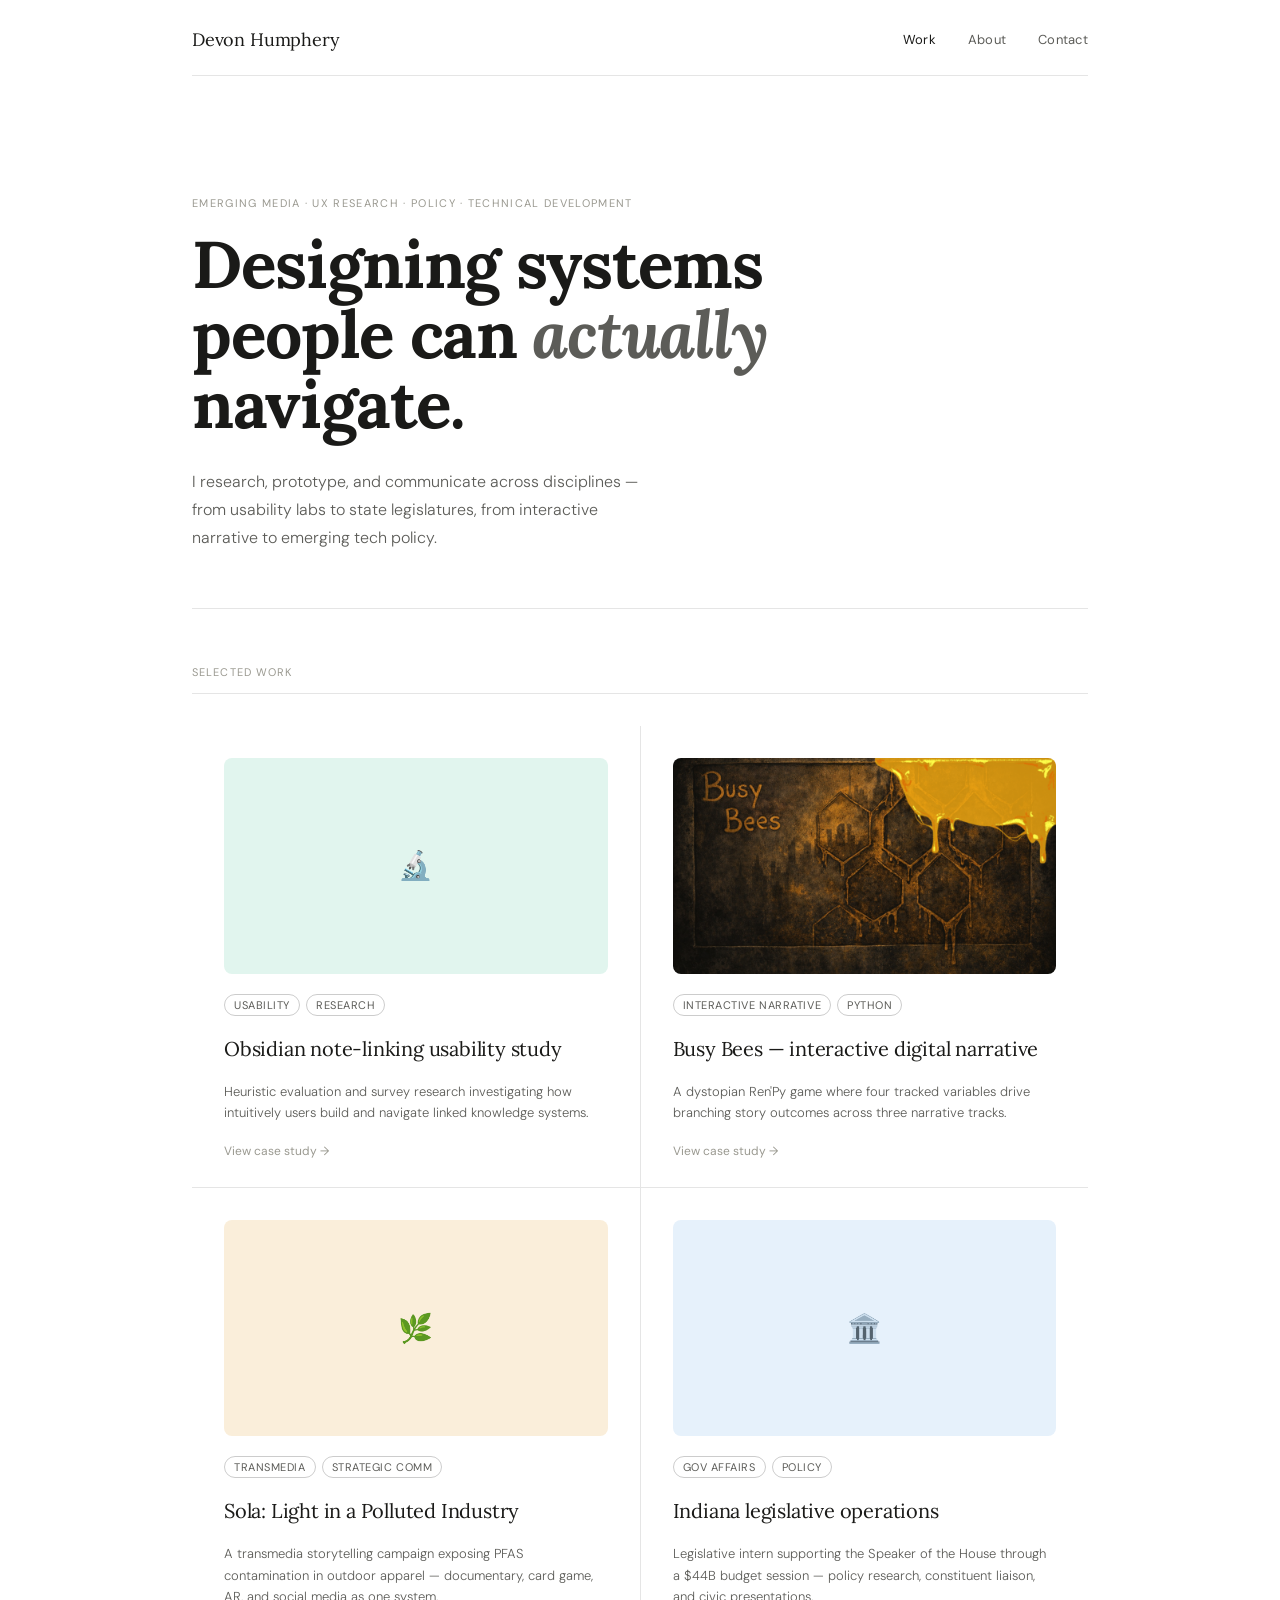
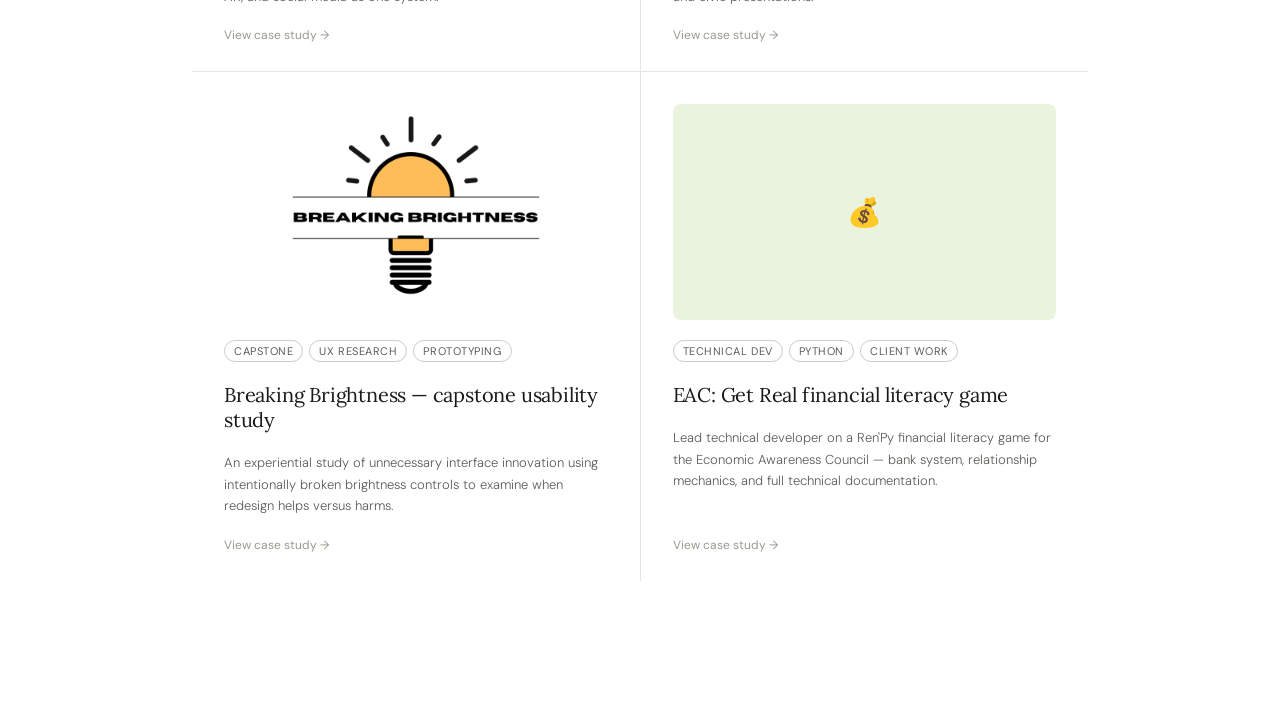
==== commit 187552bc: "Update index.html" ====
--- a/index.html
+++ b/index.html
@@ -40,7 +40,11 @@
       </div>
 
       <div class="card" onclick="cs(1)">
-        <div class="thumb" style="background:#FDF4FF">🐝</div>
+        <div class="thumb">
+          <img src="assets/images/busy-bees-thumbnail.png"
+               alt="Busy Bees thumbnail"
+               style="width:100%;height:100%;object-fit:cover;border-radius:8px;">
+        </div>
         <div class="tags"><span class="tag">Interactive Narrative</span><span class="tag">Python</span></div>
         <div class="card-title">Busy Bees — interactive digital narrative</div>
         <div class="card-desc">A dystopian Ren'Py game where four tracked variables drive branching story outcomes across three narrative tracks.</div>
@@ -64,7 +68,11 @@
       </div>
 
       <div class="card" onclick="cs(4)">
-        <div class="thumb" style="background:#FEF9EE">💡</div>
+        <div class="thumb">
+          <img src="assets/images/breaking-brightness-thumbnail.png"
+               alt="Breaking Brightness thumbnail"
+               style="width:100%;height:100%;object-fit:cover;border-radius:8px;">
+        </div>
         <div class="tags"><span class="tag">Capstone</span><span class="tag">UX Research</span><span class="tag">Prototyping</span></div>
         <div class="card-title">Breaking Brightness — capstone usability study</div>
         <div class="card-desc">An experiential study of unnecessary interface innovation using intentionally broken brightness controls to examine when redesign helps versus harms.</div>
